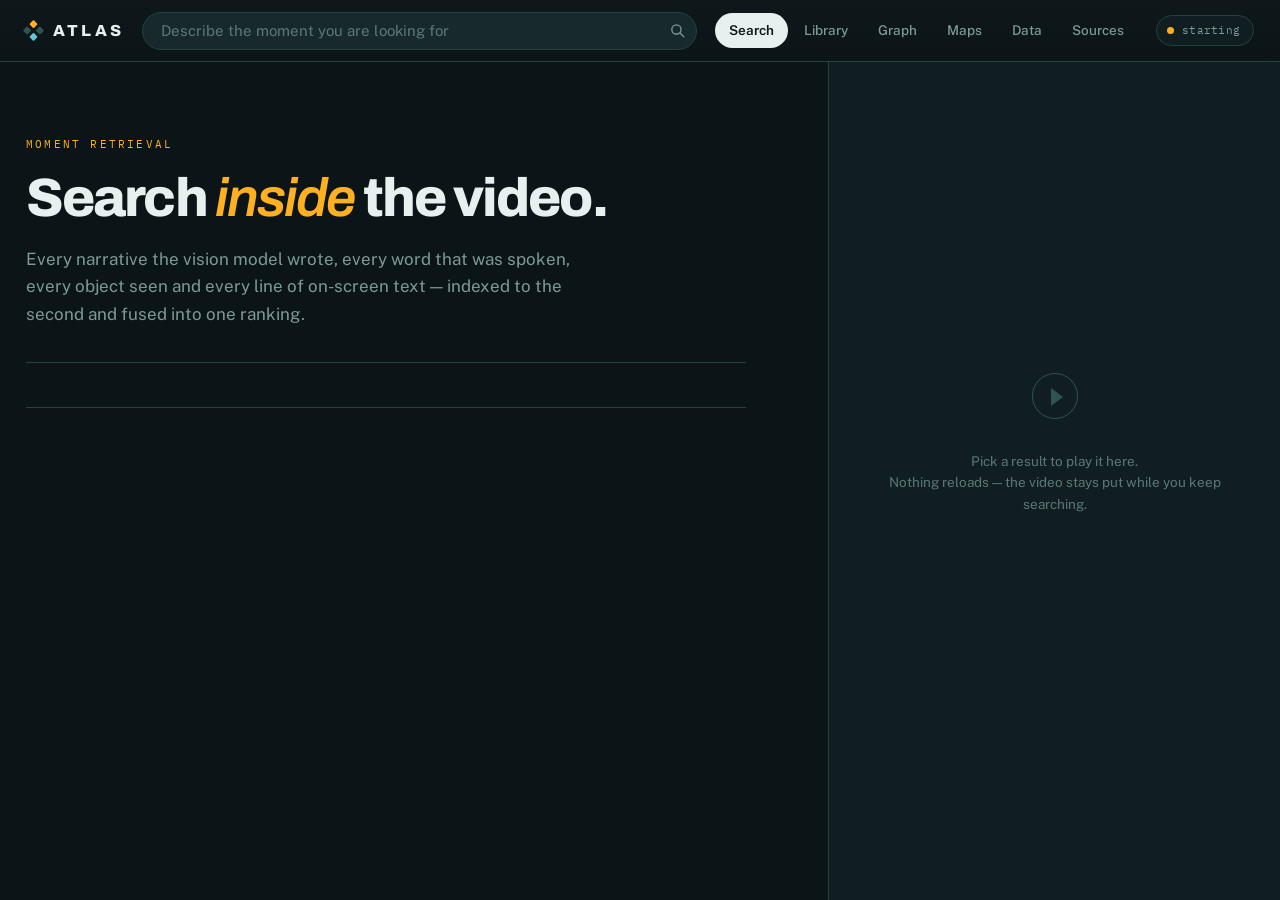
==== atlas/web/index.html @ bf9dee20 "An invisible empty state was eating every click on the graph .graph-empty sets display:grid and inse" ====
<!DOCTYPE html>
<html lang="en" data-theme="atlas">
<head>
<meta charset="utf-8">
<meta name="viewport" content="width=device-width, initial-scale=1, viewport-fit=cover">
<title>Atlas — moment search</title>
<meta name="description" content="Search inside video. Every narrative, transcript, object and on-screen word from the archive, indexed to the second.">
<link rel="preconnect" href="https://fonts.googleapis.com">
<link rel="preconnect" href="https://fonts.gstatic.com" crossorigin>
<link href="https://fonts.googleapis.com/css2?family=Archivo:wght@500;600;700;800&family=Public+Sans:wght@400;500;600&family=IBM+Plex+Mono:wght@400;500;600&display=swap" rel="stylesheet">
<!-- Relative, not root-absolute: Atlas serves either at / (atlas_boot.py) or at
     /atlas/ (mounted in the main VIOS server), and a relative href resolves
     correctly under both. atlas.js reads its own resolved src to find the same
     prefix for API calls. -->
<link rel="stylesheet" href="atlas.css">
</head>
<body>

<!-- ═══ TOP BAR ═════════════════════════════════════════════════════════ -->
<header class="topbar">
  <a class="brand" href="#" data-tab="search" aria-label="Atlas home">
    <span class="brand-mark" aria-hidden="true">
      <i></i><i></i><i></i><i></i>
    </span>
    <span class="brand-word">ATLAS</span>
  </a>

  <form class="finder" id="finder" role="search" autocomplete="off">
    <label class="sr-only" for="q">Search every moment</label>
    <input id="q" name="q" type="search" spellcheck="false"
           placeholder="Describe the moment you are looking for"
           aria-describedby="finder-hint">
    <button type="submit" class="finder-go" aria-label="Search">
      <svg viewBox="0 0 24 24" aria-hidden="true"><circle cx="10.5" cy="10.5" r="6.5"/><path d="M15.5 15.5 21 21"/></svg>
    </button>
    <div class="suggest" id="suggest" role="listbox" hidden></div>
  </form>

  <nav class="tabs" role="tablist" aria-label="Sections">
    <button role="tab" data-tab="search" aria-selected="true">Search</button>
    <button role="tab" data-tab="library" aria-selected="false">Library</button>
    <button role="tab" data-tab="graph" aria-selected="false">Graph</button>
    <button role="tab" data-tab="maps" aria-selected="false">Maps</button>
    <button role="tab" data-tab="data" aria-selected="false">Data</button>
    <button role="tab" data-tab="sources" aria-selected="false">Sources</button>
  </nav>

  <button class="pulse" id="pulse" aria-live="polite" title="System status">
    <span class="pulse-dot" data-state="warming"></span>
    <span class="pulse-text">starting</span>
  </button>
</header>

<!-- ═══ STAGE ═══════════════════════════════════════════════════════════ -->
<main class="stage" id="stage">

  <!-- ── left: whichever section is active ── -->
  <section class="pane pane-left" id="left">

    <!-- SEARCH ------------------------------------------------------- -->
    <div class="view" id="view-search" data-view="search">
      <div class="opening" id="opening">
        <p class="opening-eyebrow">Moment retrieval</p>
        <h1 class="opening-title">Search <em>inside</em> the video.</h1>
        <p class="opening-lede">
          Every narrative the vision model wrote, every word that was spoken,
          every object seen and every line of on-screen text — indexed to the
          second and fused into one ranking.
        </p>
        <div class="opening-stats" id="openingStats"></div>
        <div class="opening-tries" id="openingTries"></div>
      </div>

      <div class="results" id="results" hidden>
        <div class="results-head">
          <div class="results-count" id="resultsCount"></div>
          <div class="results-filters" id="sourceFilters"></div>
        </div>
        <ol class="cards" id="cards"></ol>
        <div class="more" id="more" hidden>
          <button class="btn" id="moreBtn">Load more results</button>
        </div>
      </div>

      <div class="empty" id="emptySearch" hidden></div>
    </div>

    <!-- LIBRARY ------------------------------------------------------ -->
    <div class="view" id="view-library" data-view="library" hidden>
      <div class="view-head">
        <h2>Library</h2>
        <div class="view-tools">
          <div class="lib-find">
            <input class="mini-input" id="libQ" type="search"
                   placeholder="Search titles, captions and everything spoken or seen">
            <button class="btn" id="libGo" type="button">Search</button>
          </div>
          <select class="mini-select" id="libSort" aria-label="Sort">
            <option value="recent">Newest first</option>
            <option value="richest">Most indexed</option>
            <option value="longest">Longest</option>
            <option value="shortest">Shortest</option>
            <option value="liked">Most liked</option>
            <option value="oldest">Oldest first</option>
          </select>
          <select class="mini-select" id="libHas" aria-label="Filter by content">
            <option value="">Everything</option>
            <option value="narrative">Has narrative</option>
            <option value="speech">Has speech</option>
            <option value="playable">Playable now</option>
          </select>
          <label class="mini-range" title="How many videos per row">
            <span>density</span>
            <input id="libDensity" type="range" min="1" max="5" step="1" value="3">
          </label>
        </div>
      </div>
      <p class="view-note" id="libNote"></p>
      <div class="facets" id="libFacets"></div>
      <div class="grid" id="libGrid"></div>
      <div class="more" id="libMore" hidden>
        <button class="btn" id="libMoreBtn">Load more</button>
      </div>
    </div>

    <!-- GRAPH -------------------------------------------------------- -->
    <!-- The canvas fills its pane and the controls float over it, because a
         graph competing with a page's scroll is a graph nobody can drag. -->
    <div class="view view-flush" id="view-graph" data-view="graph" hidden>
      <div class="graph-stage" id="graphStage">
        <canvas id="graphCanvas" tabindex="0"
                aria-label="Relationship graph. Use the node list to explore with a keyboard."></canvas>

        <div class="graph-rail" id="graphRail">
          <div class="grail-find">
            <svg viewBox="0 0 24 24" aria-hidden="true"><circle cx="10.5" cy="10.5" r="6.5"/><path d="M15.5 15.5 21 21"/></svg>
            <input id="graphQ" type="search" spellcheck="false"
                   placeholder="Find a creator, object, tag…"
                   aria-label="Find a node" autocomplete="off">
            <div class="grail-hits" id="graphHits" role="listbox" hidden></div>
          </div>
          <div class="grail-kinds" id="graphKinds" role="group"
               aria-label="Show these kinds of node"></div>
          <div class="grail-modes" role="group" aria-label="What the graph shows">
            <button class="gmode on" data-mode="data">Relationships</button>
            <button class="gmode" data-mode="schema">Schema</button>
          </div>
        </div>

        <div class="graph-hud" id="graphHud"></div>

        <!-- Scroll-to-zoom is not discoverable, and on a trackpad it is easy to
             miss entirely, so the same transform gets visible buttons. -->
        <div class="graph-tools">
          <button class="gtool gtool-icon" id="graphOut" title="Zoom out (−)">−</button>
          <button class="gtool gtool-icon" id="graphIn" title="Zoom in (+)">+</button>
          <button class="gtool" id="graphFit" title="Fit everything on screen">Fit</button>
          <button class="gtool" id="graphPosters" aria-pressed="true"
                  title="Paint the opening frame inside each reel">Frames</button>
          <button class="gtool" id="graphFreeze" title="Pause the layout">Freeze</button>
          <button class="gtool" id="graphClear" title="Start over from the hubs">Reset</button>
        </div>

        <div class="graph-legend" id="graphLegend"></div>

        <div class="graph-detail" id="graphDetail" hidden>
          <button class="gd-close" id="graphDetailClose" aria-label="Close">×</button>
          <div class="gd-body" id="graphDetailBody"></div>
        </div>

        <div class="graph-empty" id="graphEmpty" hidden></div>
      </div>
    </div>

    <!-- MAPS ---------------------------------------------------------- -->
    <!-- The archive in one picture: three maps over the same database, each
         with its own canvas and controls. Semantic and cluster are two ways
         of reading one projection; the scatter plot is pure SQL over numeric
         columns and works even before the encoder has run. -->
    <div class="view view-flush" id="view-maps" data-view="maps" hidden>
      <div class="maps-stage" id="mapsStage">

        <div class="maps-toolbar">
          <div class="maps-tabs" role="tablist" aria-label="Map">
            <button role="tab" class="on" data-map="semantic">Semantic</button>
            <button role="tab" data-map="cluster">Clusters</button>
            <button role="tab" data-map="scatter">Scatter</button>
          </div>
          <span class="maps-legend-note" id="mapsNote"></span>
          <span class="maps-level" id="mapsLevel"></span>
        </div>

        <div class="maps-viewport" id="mapsViewport">
          <canvas id="mapsCanvas" tabindex="0"
                  aria-label="Map of the archive. Click or drag a dot to explore."></canvas>
          <div class="maps-crosshair" id="mapsCrosshair" hidden></div>
          <div class="maps-tooltip" id="mapsTooltip" hidden></div>
          <div class="maps-selection" id="mapsSelection" hidden></div>
        </div>

        <div class="maps-legend" id="mapsLegend"></div>
        <div class="maps-panels" id="mapsPanels"></div>

        <div class="maps-empty" id="mapsEmpty" hidden></div>
      </div>
    </div>

    <!-- DATA --------------------------------------------------------- -->
    <div class="view" id="view-data" data-view="data" hidden>
      <div class="view-head">
        <h2>Data</h2>
        <p class="view-note" id="dataNote"></p>
      </div>
      <div class="schema" id="schema"></div>
      <div class="browser" id="browser" hidden>
        <div class="browser-head">
          <h3 id="browserTitle"></h3>
          <input class="mini-input" id="browserQ" type="search" placeholder="Search this table">
          <button class="btn btn-quiet" id="browserClose">Close</button>
        </div>
        <div class="table-wrap"><table class="grid-table" id="browserTable"></table></div>
        <div class="pager" id="browserPager"></div>
      </div>
    </div>

    <!-- SOURCES ------------------------------------------------------ -->
    <div class="view" id="view-sources" data-view="sources" hidden>
      <div class="view-head">
        <h2>Sources</h2>
        <div class="view-tools">
          <button class="btn" id="rescanBtn">Rescan channel</button>
          <button class="btn btn-quiet" id="reindexBtn">Rebuild index</button>
        </div>
      </div>
      <div class="channel" id="channelCard"></div>
      <h3 class="section-h">Bundles imported from the channel</h3>
      <div class="bundles" id="bundles"></div>
      <h3 class="section-h">Columns feeding search</h3>
      <div class="feeds" id="feeds"></div>
      <h3 class="section-h">Activity</h3>
      <pre class="log" id="log"></pre>
    </div>
  </section>

  <!-- ── right: the persistent player ── -->
  <aside class="pane pane-player" id="player" data-open="false" data-size="rail">
    <div class="player-idle" id="playerIdle">
      <div class="player-idle-mark" aria-hidden="true"></div>
      <p>Pick a result to play it here.<br>Nothing reloads — the video stays put
         while you keep searching.</p>
    </div>

    <div class="player-live" id="playerLive" hidden>
      <div class="screen" id="screen">
        <video id="video" playsinline preload="auto" controls></video>
        <div class="screen-busy" id="screenBusy" hidden>
          <div class="bar"><i id="busyBar"></i></div>
          <span id="busyText">fetching from the channel</span>
          <button class="btn btn-tiny" id="busyAct" hidden></button>
        </div>
        <div class="screen-tools">
          <button class="screen-btn" id="screenSize" aria-label="Bigger player"
                  title="Bigger (f) — rail, wide, then theatre">⤢</button>
          <button class="screen-btn" id="screenClose" aria-label="Close player"
                  title="Close (esc)">×</button>
        </div>
      </div>

      <!-- Moment-to-moment navigation. Seeking by hand on a 9:16 reel to find
           the next match is the slow way; these step through the very passages
           that made this video a result. -->
      <div class="player-nav">
        <button class="pnav" id="momPrev" title="Previous moment (p)">‹ moment</button>
        <span class="pnav-at" id="momAt">—</span>
        <button class="pnav" id="momNext" title="Next moment (n)">moment ›</button>
        <span class="pnav-gap"></span>
        <button class="pnav pnav-quiet" id="momLoop" aria-pressed="false"
                title="Loop the moment you are on (o)">loop</button>
      </div>

      <div class="ribbon-block">
        <div class="ribbon ribbon-lg" id="playerRibbon" role="slider"
             aria-label="Matching moments" tabindex="0"
             aria-valuemin="0" aria-valuenow="0">
          <i class="playhead" id="playhead"></i>
        </div>
        <div class="ribbon-scale"><span id="tNow">0:00</span><span id="tEnd">0:00</span></div>
      </div>

      <div class="player-meta" id="playerMeta"></div>

      <div class="strip" role="tablist" aria-label="Video detail">
        <button role="tab" class="on" data-panel="moments">Moments</button>
        <button role="tab" data-panel="record">Database record</button>
        <button role="tab" data-panel="similar">Similar</button>
      </div>
      <div class="panel" id="panel-moments"></div>
      <div class="panel" id="panel-record" hidden></div>
      <div class="panel" id="panel-similar" hidden></div>
    </div>
  </aside>
</main>

<div class="toast" id="toast" hidden></div>
<script src="atlas.js"></script>
<script src="/sitemap.js" defer></script>
</body>
</html>
---- atlas/web/atlas.css ----
/* ════════════════════════════════════════════════════════════════════════
   ATLAS

   The ground is a deep slate-teal rather than neutral black, because every
   frame of source material is a warm-lit phone video and a cold ground makes
   the thumbnails read as the only living thing on the page. One accent —
   amber — and it is reserved: it means "this matched". Everything structural
   is teal-grey, so amber never has to compete with a decorative use of itself.

   The signature is the moment ribbon. A result is not a thumbnail with a
   timestamp; it is the video's whole duration drawn as a strip, with the
   matching moments lit in the colour of the evidence that found them. You can
   see at a glance whether a reel mentions your query once at the end or is
   about it the whole way through, and the same object appears under the player
   with a live playhead so the strip you clicked is the strip you are watching.
   ════════════════════════════════════════════════════════════════════════ */

:root{
  --ink:      #0B1416;
  --ink-2:    #111E21;
  --ink-3:    #17292D;
  --ink-4:    #1E353A;
  --line:     #24403F;
  --line-2:   #2F5450;
  --text:     #E6F0EE;
  --muted:    #7E9A98;
  --dim:      #5B7876;
  --signal:   #FFB020;
  --signal-2: #FFCF6E;

  /* Evidence colours. Used on ribbons, chips and rails — the same hue always
     means the same kind of source, everywhere in the interface. */
  --s-narrative: #B9F18D;
  --s-speech:    #FFB020;
  --s-visual:    #5EC8D8;
  --s-ocr:       #E8705C;
  --s-caption:   #8A9BA8;
  --s-meta:      #6E7F8C;

  --display: 'Archivo', 'Helvetica Neue', Helvetica, Arial, sans-serif;
  --body: 'Public Sans', -apple-system, BlinkMacSystemFont, 'Segoe UI', Roboto, sans-serif;
  --mono: 'IBM Plex Mono', ui-monospace, SFMono-Regular, Menlo, monospace;

  --r-sm: 4px;
  --r:    8px;
  --r-lg: 14px;

  --topbar: 62px;
  --pane-w: 452px;
  --gutter: 26px;

  --ease: cubic-bezier(.22,.61,.36,1);
}

*,*::before,*::after{ box-sizing:border-box; }

html,body{ height:100%; }
body{
  margin:0;
  background:var(--ink);
  color:var(--text);
  font-family:var(--body);
  font-size:15px;
  line-height:1.5;
  -webkit-font-smoothing:antialiased;
  overflow:hidden;
}

h1,h2,h3{ font-family:var(--display); font-weight:700; letter-spacing:-.02em; margin:0; }
button,input,select,textarea{ font:inherit; color:inherit; }
button{ background:none; border:0; cursor:pointer; }

.sr-only{
  position:absolute; width:1px; height:1px; padding:0; margin:-1px;
  overflow:hidden; clip:rect(0 0 0 0); white-space:nowrap; border:0;
}

:focus-visible{
  outline:2px solid var(--signal);
  outline-offset:2px;
  border-radius:var(--r-sm);
}

::-webkit-scrollbar{ width:10px; height:10px; }
::-webkit-scrollbar-track{ background:transparent; }
::-webkit-scrollbar-thumb{ background:var(--line); border-radius:99px; border:3px solid var(--ink); }
::-webkit-scrollbar-thumb:hover{ background:var(--line-2); }

/* ══ TOP BAR ═════════════════════════════════════════════════════════════ */
.topbar{
  height:var(--topbar);
  display:flex; align-items:center; gap:18px;
  padding:0 var(--gutter);
  border-bottom:1px solid var(--line);
  background:linear-gradient(180deg,#0E181B,#0B1416);
  position:relative; z-index:40;
}

.brand{ display:flex; align-items:center; gap:10px; text-decoration:none; color:var(--text); flex:none; }
.brand-mark{
  display:grid; grid-template-columns:repeat(2,6px); grid-template-rows:repeat(2,6px);
  gap:3px; transform:rotate(45deg);
}
.brand-mark i{ background:var(--line-2); border-radius:1px; }
.brand-mark i:nth-child(1){ background:var(--signal); }
.brand-mark i:nth-child(4){ background:var(--s-visual); }
.brand-word{
  font-family:var(--display); font-weight:800; font-size:16px;
  letter-spacing:.20em; padding-left:2px;
}

/* the search field lives in the chrome, because on this site it is the
   primary action rather than a feature of one page */
.finder{ position:relative; flex:1 1 auto; max-width:660px; }
.finder input{
  width:100%; height:38px;
  background:var(--ink-3);
  border:1px solid var(--line);
  border-radius:99px;
  padding:0 42px 0 18px;
  transition:border-color .16s var(--ease), background .16s var(--ease);
}
.finder input::placeholder{ color:var(--dim); }
.finder input:focus{ outline:none; border-color:var(--line-2); background:var(--ink-4); }
.finder input:focus + .finder-go svg{ stroke:var(--signal); }
.finder-go{
  position:absolute; right:6px; top:5px; width:28px; height:28px;
  display:grid; place-items:center; border-radius:50%;
}
.finder-go svg{ width:17px; height:17px; fill:none; stroke:var(--muted); stroke-width:1.9; stroke-linecap:round; }

.suggest{
  position:absolute; top:44px; left:0; right:0; z-index:60;
  background:var(--ink-3); border:1px solid var(--line);
  border-radius:var(--r); padding:5px; overflow:hidden;
  box-shadow:0 22px 44px rgba(0,0,0,.55);
}
.suggest button{
  display:flex; align-items:center; gap:10px; width:100%;
  padding:8px 12px; border-radius:var(--r-sm); text-align:left;
}
.suggest button:hover,.suggest button[aria-selected="true"]{ background:var(--ink-4); }
.suggest .kind{ font-family:var(--mono); font-size:10px; color:var(--dim); text-transform:uppercase; letter-spacing:.08em; margin-left:auto; }

.tabs{ display:flex; gap:2px; flex:none; }
.tabs button{
  padding:7px 14px; border-radius:99px; color:var(--muted);
  font-size:13.5px; font-weight:500; transition:color .14s, background .14s;
}
.tabs button:hover{ color:var(--text); }
.tabs button[aria-selected="true"]{ color:var(--ink); background:var(--text); font-weight:600; }

.pulse{
  display:flex; align-items:center; gap:8px; flex:none;
  padding:6px 13px 6px 10px; border-radius:99px;
  border:1px solid var(--line); background:var(--ink-2);
  font-family:var(--mono); font-size:11px; color:var(--muted);
  letter-spacing:.02em; white-space:nowrap;
}
.pulse-text{ max-width:34ch; overflow:hidden; text-overflow:ellipsis; }
.pulse-dot{ width:7px; height:7px; border-radius:50%; background:var(--dim); flex:none; }
.pulse-dot[data-state="warming"]{ background:var(--signal); animation:breathe 1.7s var(--ease) infinite; }
.pulse-dot[data-state="ready"]{ background:var(--s-narrative); }
.pulse-dot[data-state="error"]{ background:var(--s-ocr); }
@keyframes breathe{ 0%,100%{opacity:1} 50%{opacity:.25} }

/* ══ STAGE ═══════════════════════════════════════════════════════════════ */
.stage{
  height:calc(100vh - var(--topbar));
  display:grid;
  grid-template-columns:minmax(0,1fr) var(--pane-w);
}
/* The player's three sizes are one custom property, so the grid, the canvases
   that measure their own viewport, and the video box all follow from a single
   change. Theatre drops the left pane entirely rather than squeezing it into a
   column too narrow to read. */
/* Both sizes are gated on a video actually being open — otherwise choosing
   theatre once would hide the search results for the rest of the session with
   nothing on screen to explain why. */
body[data-player-size="wide"]:has(.pane-player[data-open="true"]){
  --pane-w: min(46vw, 760px);
}
body[data-player-size="theatre"]:has(.pane-player[data-open="true"]){
  --pane-w: 100%;
}
body[data-player-size="theatre"]:has(.pane-player[data-open="true"]) .pane-left{
  display:none;
}
body[data-player-size="theatre"]:has(.pane-player[data-open="true"]) .stage{
  grid-template-columns:100%;
}
.pane{ min-width:0; overflow-y:auto; overflow-x:hidden; }
.pane-left{ padding:0 var(--gutter) 90px; }
.pane-player{
  border-left:1px solid var(--line);
  background:var(--ink-2);
  padding:0 0 60px;
}

/* ══ OPENING ═════════════════════════════════════════════════════════════ */
.opening{ padding:74px 0 40px; max-width:720px; }
.opening-eyebrow{
  font-family:var(--mono); font-size:11px; letter-spacing:.20em;
  text-transform:uppercase; color:var(--signal); margin:0 0 18px;
}
.opening-title{
  font-size:clamp(34px,4.6vw,54px); line-height:1.02; font-weight:800;
  letter-spacing:-.035em; margin-bottom:20px;
}
.opening-title em{ font-style:italic; font-weight:600; color:var(--signal); }
.opening-lede{ color:var(--muted); font-size:17px; line-height:1.62; max-width:56ch; margin:0 0 34px; }

.opening-stats{ display:flex; flex-wrap:wrap; gap:34px; padding:22px 0; border-top:1px solid var(--line); border-bottom:1px solid var(--line); }
.stat-n{ font-family:var(--mono); font-size:26px; font-weight:600; letter-spacing:-.02em; display:block; }
.stat-l{ font-size:11.5px; color:var(--dim); text-transform:uppercase; letter-spacing:.11em; margin-top:3px; display:block; }

.opening-tries{ margin-top:30px; }
.tries-label{ font-size:12px; color:var(--dim); text-transform:uppercase; letter-spacing:.11em; margin-bottom:12px; }
.try{
  display:inline-block; margin:0 8px 8px 0; padding:7px 14px;
  border:1px solid var(--line); border-radius:99px;
  color:var(--muted); font-size:13.5px;
  transition:border-color .14s var(--ease), color .14s var(--ease), transform .14s var(--ease);
}
.try:hover{ border-color:var(--signal); color:var(--text); transform:translateY(-1px); }

/* ══ RESULTS ═════════════════════════════════════════════════════════════ */
.results{ padding-top:22px; }
.results-head{
  display:flex; align-items:baseline; gap:20px; flex-wrap:wrap;
  padding-bottom:14px; margin-bottom:16px; border-bottom:1px solid var(--line);
  position:sticky; top:0; background:var(--ink); z-index:12; padding-top:22px;
}
.results-count{ font-family:var(--mono); font-size:12px; color:var(--muted); }
.results-count b{ color:var(--text); font-weight:600; }
.results-count .lat{ color:var(--signal); }
.plot-link{
  font-family:var(--mono); font-size:11px; color:var(--muted);
  margin-left:10px; padding-bottom:1px;
  border-bottom:1px dashed var(--line);
}
.plot-link:hover{ color:var(--text); border-bottom-color:var(--signal); }
.results-filters{ display:flex; gap:6px; margin-left:auto; flex-wrap:wrap; }
.chip-filter{
  font-family:var(--mono); font-size:10.5px; text-transform:uppercase; letter-spacing:.07em;
  padding:4px 10px; border-radius:99px; border:1px solid var(--line); color:var(--muted);
  display:flex; align-items:center; gap:6px;
}
.chip-filter .dot{ width:6px; height:6px; border-radius:50%; }
.chip-filter[aria-pressed="true"]{ border-color:currentColor; color:var(--text); background:var(--ink-3); }

.cards{ list-style:none; margin:0; padding:0; display:flex; flex-direction:column; gap:10px; }

.card{
  display:grid; grid-template-columns:20px 152px minmax(0,1fr);
  gap:16px; padding:14px; border-radius:var(--r-lg);
  border:1px solid transparent; background:var(--ink-2);
  cursor:pointer;
  transition:border-color .15s var(--ease), background .15s var(--ease);
}
.card:hover{ background:var(--ink-3); border-color:var(--line); }
.card[data-active="true"]{ border-color:var(--signal); background:var(--ink-3); }

.card-rank{ font-family:var(--mono); font-size:11px; color:var(--dim); padding-top:3px; }
.card[data-active="true"] .card-rank{ color:var(--signal); }

.card-shot{
  position:relative; aspect-ratio:9/13; border-radius:var(--r);
  overflow:hidden; background:var(--ink-4);
}
.card-shot img{ width:100%; height:100%; object-fit:cover; display:block; }

/* The hover preview. One element for the page, moved into whichever thumbnail
   is hovered; it sits over the poster so a clip that never arrives leaves the
   still image on screen instead of a black hole. */
.hover-clip{
  position:absolute; inset:0; z-index:1;
  width:100%; height:100%; object-fit:cover; display:block;
  background:#000; animation:clipIn .2s var(--ease);
}
@keyframes clipIn{ from{ opacity:0 } to{ opacity:1 } }
.previewing .dur, .previewing .cached, .previewing .tile-rail, .previewing .tile-why{ z-index:2; }
/* Amber again means "this is the one you are pointed at". */
.previewing{ box-shadow:0 0 0 1px var(--signal); }
@media (prefers-reduced-motion:reduce){ .hover-clip{ animation:none } }
.card-shot .noshot{
  position:absolute; inset:0; display:grid; place-items:center;
  font-family:var(--mono); font-size:10px; color:var(--dim); letter-spacing:.1em;
}
.card-shot .dur{
  position:absolute; right:5px; bottom:5px;
  font-family:var(--mono); font-size:10px; padding:2px 5px; border-radius:3px;
  background:rgba(4,10,11,.82); color:var(--text);
}
.card-shot .cached{
  position:absolute; left:5px; top:5px; width:6px; height:6px; border-radius:50%;
  background:var(--s-narrative); box-shadow:0 0 0 3px rgba(11,20,22,.7);
}

.card-body{ min-width:0; display:flex; flex-direction:column; gap:9px; }
.card-title{ font-family:var(--display); font-size:16px; font-weight:600; line-height:1.28; letter-spacing:-.012em; }
.card-line{
  display:flex; align-items:center; gap:9px; flex-wrap:wrap;
  font-family:var(--mono); font-size:11px; color:var(--dim);
}
.card-line .sep{ opacity:.4; }
.card-line .who{ color:var(--muted); }

/* the signature element */
.ribbon{
  position:relative; height:16px; border-radius:3px;
  background:var(--ink-4); overflow:hidden; cursor:pointer;
}
.ribbon i.seg{
  position:absolute; top:0; bottom:0; min-width:2px; border-radius:1px;
  opacity:.82; transition:opacity .12s;
}
.ribbon i.seg:hover{ opacity:1; }
.ribbon-lg{ height:34px; border-radius:var(--r-sm); }
.ribbon-lg i.seg{ top:0; bottom:0; }
.ribbon .playhead{
  position:absolute; top:-2px; bottom:-2px; width:2px; left:0;
  background:var(--text); box-shadow:0 0 8px rgba(230,240,238,.7);
  pointer-events:none; z-index:3;
}
.ribbon-scale{
  display:flex; justify-content:space-between;
  font-family:var(--mono); font-size:10.5px; color:var(--dim); margin-top:5px;
}

.card-hits{ display:flex; flex-direction:column; gap:5px; }
.hit{
  display:grid; grid-template-columns:52px 8px minmax(0,1fr);
  gap:9px; align-items:baseline;
  padding:4px 7px; border-radius:var(--r-sm);
  background:var(--ink); font-size:13.5px; line-height:1.45;
  transition:background .12s;
}
.hit:hover{ background:var(--ink-4); }
.hit .t{ font-family:var(--mono); font-size:11px; color:var(--signal); }
.hit .rail{ width:3px; height:1em; border-radius:2px; align-self:center; }
.hit .txt{ color:var(--muted); overflow:hidden; display:-webkit-box; -webkit-line-clamp:2; -webkit-box-orient:vertical; }
.hit mark{ background:none; color:var(--text); font-weight:600; }

.card-more{ font-family:var(--mono); font-size:10.5px; color:var(--dim); }

.more{ display:flex; justify-content:center; padding:26px 0 8px; }
/* An explicit `display` outranks the `hidden` attribute, so every class the
   script toggles that way needs this companion or the element never goes
   away. On the overlays below it was worse than cosmetic: an invisible
   inset:0 layer still swallows the clicks meant for the canvas underneath. */
.more[hidden]{ display:none; }

/* ══ LIBRARY ═════════════════════════════════════════════════════════════ */
.view-head{
  display:flex; align-items:center; gap:18px; flex-wrap:wrap;
  padding:30px 0 16px; border-bottom:1px solid var(--line); margin-bottom:20px;
  position:sticky; top:0; background:var(--ink); z-index:12;
}
.view-head h2{ font-size:24px; letter-spacing:-.025em; }
.view-note{ color:var(--muted); font-size:13px; margin:0; }
.view-tools{ display:flex; gap:8px; margin-left:auto; flex-wrap:wrap; }

.mini-input,.mini-select{
  height:32px; background:var(--ink-3); border:1px solid var(--line);
  border-radius:var(--r-sm); padding:0 10px; font-size:13px; color:var(--text);
}
.mini-input{ min-width:220px; }
.mini-select{ cursor:pointer; }
.mini-input:focus,.mini-select:focus{ outline:none; border-color:var(--line-2); }

.btn{
  height:32px; padding:0 15px; border-radius:var(--r-sm);
  background:var(--ink-4); border:1px solid var(--line-2);
  font-size:13px; font-weight:500;
  transition:background .14s var(--ease), border-color .14s var(--ease);
}
.btn:hover{ background:var(--line); }
.btn-quiet{ background:transparent; border-color:var(--line); color:var(--muted); }
.btn-quiet:hover{ color:var(--text); background:var(--ink-3); }
.btn[disabled]{ opacity:.45; cursor:not-allowed; }

.facets{ display:flex; gap:7px; flex-wrap:wrap; margin-bottom:20px; }
.facet{
  font-size:12.5px; padding:5px 11px; border-radius:99px;
  border:1px solid var(--line); color:var(--muted);
}
.facet:hover{ color:var(--text); border-color:var(--line-2); }
.facet[aria-pressed="true"]{ background:var(--text); color:var(--ink); border-color:var(--text); font-weight:600; }
.facet .n{ font-family:var(--mono); font-size:10.5px; opacity:.6; margin-left:6px; }

/* --tile-cols is set by the density slider. Unset, the grid keeps its own
   auto-fill judgement, which is the right answer on an unknown screen. */
.grid{
  display:grid; gap:16px;
  grid-template-columns:repeat(auto-fill,minmax(168px,1fr));
}
.grid[style*="--tile-cols"]{
  grid-template-columns:repeat(var(--tile-cols),minmax(0,1fr));
}
.tile{ cursor:pointer; position:relative; }
.tile-shot{
  position:relative; aspect-ratio:9/14; border-radius:var(--r);
  overflow:hidden; background:var(--ink-3); margin-bottom:9px;
  transition:transform .18s var(--ease);
}
.tile:hover .tile-shot{ transform:translateY(-3px); }
.tile-shot img{ width:100%; height:100%; object-fit:cover; display:block; }
.tile-shot .dur{
  position:absolute; right:5px; bottom:5px; font-family:var(--mono); font-size:10px;
  padding:2px 5px; border-radius:3px; background:rgba(4,10,11,.82);
}
.tile-shot .noshot{ position:absolute; inset:0; display:grid; place-items:center; font-family:var(--mono); font-size:10px; color:var(--dim); }
.tile-rail{ position:absolute; left:0; right:0; bottom:0; height:3px; display:flex; }
.tile-rail i{ flex:1; }
.tile-title{ font-size:13.5px; line-height:1.35; font-weight:500; display:-webkit-box; -webkit-line-clamp:2; -webkit-box-orient:vertical; overflow:hidden; }
.tile-line{ font-family:var(--mono); font-size:10.5px; color:var(--dim); margin-top:4px; }

/* "Why is this here?" — set when the query matched the video's contents but
   nothing on its card, which otherwise reads as a wrong result. */
.tile-why{
  position:absolute; left:6px; top:6px; z-index:2;
  padding:2px 6px; border-radius:3px;
  font-family:var(--mono); font-size:9.5px; letter-spacing:.04em;
  background:rgba(4,10,11,.84); border:1px solid var(--signal); color:var(--signal);
}

/* The library's own search: input and button read as one control, so the
   button is obviously the thing that runs the box next to it. */
.lib-find{ display:flex; }
.lib-find .mini-input{
  min-width:min(340px, 46vw);
  border-top-right-radius:0; border-bottom-right-radius:0; border-right:none;
}
.lib-find .btn{
  border-top-left-radius:0; border-bottom-left-radius:0;
  border-color:var(--line-2);
}
.lib-find:focus-within .mini-input{ border-color:var(--line-2); }

.mini-range{
  display:inline-flex; align-items:center; gap:8px; height:32px; padding:0 11px;
  background:var(--ink-3); border:1px solid var(--line); border-radius:var(--r-sm);
  font-family:var(--mono); font-size:10.5px; color:var(--dim);
  letter-spacing:.05em; text-transform:uppercase; cursor:pointer;
}
.mini-range input[type="range"]{
  -webkit-appearance:none; appearance:none;
  width:78px; height:3px; border-radius:2px; background:var(--line-2);
  cursor:pointer; outline:none;
}
.mini-range input[type="range"]::-webkit-slider-thumb{
  -webkit-appearance:none; appearance:none;
  width:12px; height:12px; border-radius:50%;
  background:var(--text); border:none; cursor:pointer;
}
.mini-range input[type="range"]::-moz-range-thumb{
  width:12px; height:12px; border-radius:50%;
  background:var(--text); border:none; cursor:pointer;
}
.mini-range input[type="range"]:focus-visible::-webkit-slider-thumb{ background:var(--signal); }

/* ══ DATA ════════════════════════════════════════════════════════════════ */
.schema{ display:grid; gap:12px; grid-template-columns:repeat(auto-fill,minmax(320px,1fr)); }
.tcard{
  border:1px solid var(--line); border-radius:var(--r); background:var(--ink-2);
  padding:16px; cursor:pointer; transition:border-color .15s var(--ease);
}
.tcard:hover{ border-color:var(--line-2); }
.tcard-head{ display:flex; align-items:baseline; gap:10px; margin-bottom:12px; }
.tcard-name{ font-family:var(--mono); font-size:14px; font-weight:600; }
.tcard-rows{ font-family:var(--mono); font-size:11px; color:var(--muted); margin-left:auto; }
.tcard-flag{
  font-family:var(--mono); font-size:9.5px; text-transform:uppercase; letter-spacing:.09em;
  padding:2px 7px; border-radius:99px; border:1px solid var(--line-2); color:var(--dim);
}
.tcard-flag[data-on="true"]{ color:var(--s-narrative); border-color:var(--s-narrative); }
.cols{ display:flex; flex-wrap:wrap; gap:5px; }
.col{
  font-family:var(--mono); font-size:11px; padding:2px 7px;
  border-radius:3px; background:var(--ink-3); color:var(--muted);
  border-left:2px solid transparent;
}
.col[data-role="key"]{ border-left-color:var(--signal); color:var(--text); }
.col[data-role="start"],.col[data-role="end"]{ border-left-color:var(--s-visual); }
.col[data-role="content"]{ border-left-color:var(--s-narrative); color:var(--text); }

.browser{ margin-top:26px; border-top:1px solid var(--line); padding-top:20px; }
.browser-head{ display:flex; align-items:center; gap:12px; margin-bottom:14px; flex-wrap:wrap; }
.browser-head h3{ font-family:var(--mono); font-size:15px; }
.table-wrap{ overflow:auto; border:1px solid var(--line); border-radius:var(--r); max-height:56vh; }
.grid-table{ border-collapse:collapse; width:100%; font-size:12.5px; }
.grid-table th{
  position:sticky; top:0; background:var(--ink-3); text-align:left;
  font-family:var(--mono); font-size:11px; font-weight:600; color:var(--muted);
  padding:8px 11px; border-bottom:1px solid var(--line); white-space:nowrap; z-index:2;
}
.grid-table td{
  padding:7px 11px; border-bottom:1px solid rgba(36,64,63,.5);
  vertical-align:top; max-width:380px;
}
.grid-table td .cell{ display:block; max-height:4.4em; overflow:hidden; }
.grid-table tr:hover td{ background:var(--ink-2); }
.grid-table .null{ color:var(--dim); font-style:italic; }
.grid-table .num{ font-family:var(--mono); text-align:right; }
.pager{ display:flex; align-items:center; gap:12px; margin-top:12px; font-family:var(--mono); font-size:11.5px; color:var(--muted); }

/* ══ SOURCES ═════════════════════════════════════════════════════════════ */
.section-h{ font-size:13px; text-transform:uppercase; letter-spacing:.11em; color:var(--dim); margin:30px 0 12px; font-weight:600; }
.channel{
  border:1px solid var(--line); border-radius:var(--r); background:var(--ink-2);
  padding:18px; display:grid; gap:14px; grid-template-columns:repeat(auto-fit,minmax(150px,1fr));
}
.kv .k{ font-size:11px; color:var(--dim); text-transform:uppercase; letter-spacing:.1em; }
.kv .v{ font-family:var(--mono); font-size:13px; margin-top:4px; word-break:break-word; }

.bundles{ display:flex; flex-direction:column; gap:8px; }
.bundle{
  display:grid; grid-template-columns:auto 1fr auto; gap:14px; align-items:center;
  border:1px solid var(--line); border-radius:var(--r); padding:12px 15px; background:var(--ink-2);
}
.bundle .seq{ font-family:var(--mono); font-size:13px; font-weight:600; }
.bundle .when{ font-family:var(--mono); font-size:11px; color:var(--dim); }
.bundle .counts{ display:flex; gap:12px; flex-wrap:wrap; font-family:var(--mono); font-size:11px; color:var(--muted); }
.bundle .status{ font-family:var(--mono); font-size:10.5px; text-transform:uppercase; letter-spacing:.08em; padding:3px 9px; border-radius:99px; border:1px solid; }
.bundle .status[data-ok="true"]{ color:var(--s-narrative); border-color:rgba(185,241,141,.35); }
.bundle .status[data-ok="false"]{ color:var(--s-ocr); border-color:rgba(232,112,92,.35); }

.feeds{ display:flex; flex-wrap:wrap; gap:7px; }
.feed{
  font-family:var(--mono); font-size:11px; padding:5px 10px;
  border-radius:var(--r-sm); background:var(--ink-2); border-left:2px solid var(--line-2);
  color:var(--muted);
}
.feed b{ color:var(--text); font-weight:500; }

.log{
  font-family:var(--mono); font-size:11.5px; line-height:1.7; color:var(--muted);
  background:var(--ink-2); border:1px solid var(--line); border-radius:var(--r);
  padding:14px 16px; max-height:340px; overflow:auto; margin:0; white-space:pre-wrap;
}

/* ══ PLAYER ══════════════════════════════════════════════════════════════ */
.player-idle{
  height:100%; display:grid; place-content:center; justify-items:center;
  gap:18px; padding:40px; text-align:center; color:var(--dim); font-size:13.5px; line-height:1.6;
}
.player-idle-mark{
  width:46px; height:46px; border-radius:50%;
  border:1px solid var(--line-2); position:relative;
}
.player-idle-mark::after{
  content:''; position:absolute; left:18px; top:14px;
  border-left:12px solid var(--line-2); border-top:9px solid transparent; border-bottom:9px solid transparent;
}

/* 9:16 is right for a reel and wasteful for a landscape upload, so the box
   holds the aspect only as a ceiling and lets the video decide inside it.
   `max-height` grows with the player size — in theatre the video is the page. */
.screen{ position:relative; background:#000; aspect-ratio:9/16; max-height:62vh; }
.screen video{ width:100%; height:100%; object-fit:contain; display:block; background:#000; }
body[data-player-size="wide"] .screen{ max-height:72vh; }
body[data-player-size="theatre"] .screen{
  aspect-ratio:auto; height:calc(100vh - var(--topbar) - 232px); max-height:none;
}
.screen-tools{
  position:absolute; right:8px; top:8px; display:flex; gap:6px;
  opacity:.5; transition:opacity .18s var(--ease);
}
.screen:hover .screen-tools, .screen-tools:focus-within{ opacity:1; }
.screen-btn, .screen-close{
  width:28px; height:28px; border-radius:50%;
  background:rgba(4,10,11,.72); color:var(--text); font-size:16px; line-height:1;
  display:grid; place-items:center; border:1px solid var(--line);
}
.screen-btn:hover, .screen-close:hover{ background:rgba(4,10,11,.92); border-color:var(--line-2); }
.screen-close{ font-size:18px; }
.screen-busy{
  position:absolute; inset:0; display:grid; place-content:center; justify-items:center; gap:12px;
  background:rgba(11,20,22,.86); font-family:var(--mono); font-size:11.5px; color:var(--muted);
  padding:24px; text-align:center; line-height:1.55;
}
.screen-busy[hidden]{ display:none; }
.screen-busy .bar{ width:180px; height:3px; background:var(--ink-4); border-radius:99px; overflow:hidden; }
.screen-busy .bar i{ display:block; height:100%; width:0; background:var(--signal); transition:width .3s var(--ease); }

/* ── moment navigation ── */
.player-nav{
  display:flex; align-items:center; gap:8px;
  padding:10px 18px 0;
}
.pnav{
  height:26px; padding:0 11px; border-radius:var(--r-sm);
  background:var(--ink-3); border:1px solid var(--line);
  font-family:var(--mono); font-size:11px; color:var(--muted);
  letter-spacing:.02em; white-space:nowrap;
}
.pnav:hover{ background:var(--ink-4); border-color:var(--line-2); color:var(--text); }
.pnav-quiet{ background:transparent; }
.pnav[data-pressed="true"]{
  background:var(--ink-4); border-color:var(--signal); color:var(--signal);
}
.pnav-at{
  font-family:var(--mono); font-size:11px; color:var(--dim);
  min-width:58px; text-align:center;
}
.pnav-gap{ flex:1; }
.mrow[data-step="current"]{ box-shadow:inset 2px 0 0 var(--signal); }

.ribbon-block{ padding:14px 18px 6px; }
.player-meta{ padding:6px 18px 16px; border-bottom:1px solid var(--line); }
.pm-title{ font-family:var(--display); font-size:17px; font-weight:700; line-height:1.28; letter-spacing:-.015em; }
.pm-line{ display:flex; gap:9px; flex-wrap:wrap; font-family:var(--mono); font-size:11px; color:var(--dim); margin-top:8px; }
.pm-caption{ color:var(--muted); font-size:13.5px; line-height:1.55; margin-top:11px; }
.pm-tags{ display:flex; gap:6px; flex-wrap:wrap; margin-top:11px; }
.tag{
  font-family:var(--mono); font-size:10px; text-transform:uppercase; letter-spacing:.07em;
  padding:3px 8px; border-radius:99px; border:1px solid var(--line); color:var(--muted);
  display:flex; align-items:center; gap:5px;
}
.tag .dot{ width:5px; height:5px; border-radius:50%; }

.strip{ display:flex; gap:2px; padding:12px 18px 0; border-bottom:1px solid var(--line); }
.strip button{
  padding:7px 12px 10px; font-size:13px; color:var(--dim);
  border-bottom:2px solid transparent; margin-bottom:-1px;
}
.strip button:hover{ color:var(--muted); }
.strip button.on{ color:var(--text); border-bottom-color:var(--signal); font-weight:600; }

.panel{ padding:14px 18px; }
.mrow{
  display:grid; grid-template-columns:50px 3px minmax(0,1fr); gap:10px;
  padding:7px 8px; border-radius:var(--r-sm); cursor:pointer; align-items:start;
}
.mrow:hover{ background:var(--ink-3); }
.mrow[data-now="true"]{ background:var(--ink-4); }
.mrow .t{ font-family:var(--mono); font-size:11px; color:var(--signal); padding-top:2px; }
.mrow .rail{ border-radius:2px; align-self:stretch; }
.mrow .txt{ font-size:13.5px; line-height:1.5; color:var(--muted); }
.mrow[data-now="true"] .txt{ color:var(--text); }
.mrow mark{ background:none; color:var(--text); font-weight:600; }

.rec-table{ width:100%; border-collapse:collapse; font-size:12.5px; }
.rec-table th{
  text-align:left; font-family:var(--mono); font-size:10.5px; font-weight:500;
  color:var(--dim); padding:5px 10px 5px 0; vertical-align:top; white-space:nowrap; width:34%;
}
.rec-table td{ padding:5px 0; word-break:break-word; color:var(--muted); }
.rec-h{
  font-family:var(--mono); font-size:11px; text-transform:uppercase; letter-spacing:.09em;
  color:var(--text); margin:18px 0 8px; padding-bottom:5px; border-bottom:1px solid var(--line);
}
.rec-h:first-child{ margin-top:0; }
.rec-count{ color:var(--dim); margin-left:7px; letter-spacing:0; text-transform:none; }

.simgrid{ display:grid; gap:12px; grid-template-columns:repeat(auto-fill,minmax(110px,1fr)); }

.hint{ color:var(--dim); font-size:13px; line-height:1.6; }

/* ══ EMPTY / TOAST ═══════════════════════════════════════════════════════ */
.empty{ padding:70px 0; max-width:560px; }
.empty h3{ font-size:20px; margin-bottom:10px; }
.empty p{ color:var(--muted); line-height:1.65; margin:0 0 8px; }

.toast{
  position:fixed; left:50%; bottom:26px; transform:translateX(-50%);
  background:var(--ink-4); border:1px solid var(--line-2); border-radius:99px;
  padding:9px 20px; font-size:13px; z-index:120;
  box-shadow:0 16px 40px rgba(0,0,0,.5);
}

.skeleton{ background:linear-gradient(90deg,var(--ink-2),var(--ink-3),var(--ink-2)); background-size:220% 100%; animation:sweep 1.3s linear infinite; border-radius:var(--r); }
@keyframes sweep{ from{background-position:120% 0} to{background-position:-120% 0} }

/* ══ GRAPH ═══════════════════════════════════════════════════════════════
   The graph is the one view that owns its whole pane. Every other section
   scrolls; this one cannot, because a canvas you drag inside a page that
   scrolls underneath it is a canvas that fights you. So the view goes flush
   to the edges, the canvas fills it, and every control floats on top as a
   small slab — near the work rather than in a chrome bar above it.

   Colour still means what it means everywhere else: amber is the selection,
   the evidence hues carry over from the ribbons so an OCR tag is the same
   red-orange here as it is on a result card, and structure stays teal-grey.
   ════════════════════════════════════════════════════════════════════════ */
/* Cancels the left pane's own padding — the gutter on the sides and the 90px
   of breathing room at the bottom that every scrolling view wants and this
   one must not have, or the canvas would sit 90px short of the fold and the
   pane would grow a scrollbar. */
.view-flush{ margin:0 calc(var(--gutter) * -1) -90px; }

.graph-stage{
  position:relative;
  height:calc(100vh - var(--topbar));
  overflow:hidden;
  background:
    radial-gradient(1100px 620px at 62% 38%, #12232700, #0B141600),
    var(--ink);
}
/* A faint grid gives the drag somewhere to land — without it, panning an
   empty region feels like nothing is happening. */
.graph-stage::before{
  content:''; position:absolute; inset:0; pointer-events:none;
  background-image:
    linear-gradient(var(--ink-2) 1px, transparent 1px),
    linear-gradient(90deg, var(--ink-2) 1px, transparent 1px);
  background-size:46px 46px;
  opacity:.5;
  mask-image:radial-gradient(circle at 50% 45%, #000 30%, transparent 78%);
}
#graphCanvas{
  position:absolute; inset:0; width:100%; height:100%;
  display:block; cursor:grab; touch-action:none;
}
#graphCanvas:active{ cursor:grabbing; }
#graphCanvas[data-over="node"]{ cursor:pointer; }

/* ── the rail: find, filter, mode ── */
.graph-rail{
  position:absolute; left:var(--gutter); top:18px; z-index:8;
  display:flex; flex-direction:column; gap:9px;
  width:min(320px, calc(100% - var(--gutter) * 2));
}
.grail-find{ position:relative; }
.grail-find svg{
  position:absolute; left:11px; top:50%; transform:translateY(-50%);
  width:15px; height:15px; fill:none; stroke:var(--dim); stroke-width:1.9;
  stroke-linecap:round; pointer-events:none;
}
.grail-find input{
  width:100%; height:36px;
  background:rgba(17,30,33,.94); backdrop-filter:blur(9px);
  border:1px solid var(--line); border-radius:99px;
  padding:0 14px 0 34px; font-size:13.5px; color:var(--text);
  box-shadow:0 10px 28px rgba(0,0,0,.42);
}
.grail-find input:focus{ outline:none; border-color:var(--line-2); }
.grail-find input::placeholder{ color:var(--dim); }

.grail-hits{
  position:absolute; top:42px; left:0; right:0; z-index:9;
  max-height:min(52vh, 380px); overflow-y:auto;
  background:var(--ink-2); border:1px solid var(--line);
  border-radius:var(--r); padding:5px;
  box-shadow:0 22px 52px rgba(0,0,0,.6);
}
.ghit{
  display:flex; align-items:center; gap:9px; width:100%;
  padding:7px 9px; border-radius:var(--r-sm); text-align:left;
  font-size:13px; color:var(--text);
}
.ghit:hover,.ghit[aria-selected="true"]{ background:var(--ink-4); }
.ghit .gdot{ width:8px; height:8px; border-radius:50%; flex:none; }
.ghit .glabel{ flex:1 1 auto; overflow:hidden; text-overflow:ellipsis; white-space:nowrap; }
.ghit .gsub{ font-family:var(--mono); font-size:10px; color:var(--dim); flex:none; }

.grail-kinds,.grail-modes{ display:flex; gap:6px; flex-wrap:wrap; }
.gkind,.gmode{
  display:inline-flex; align-items:center; gap:7px;
  padding:5px 11px; border-radius:99px;
  background:rgba(17,30,33,.9); backdrop-filter:blur(9px);
  border:1px solid var(--line); color:var(--muted);
  font-size:12px; line-height:1;
  transition:color .14s var(--ease), border-color .14s var(--ease);
}
.gkind:hover,.gmode:hover{ color:var(--text); border-color:var(--line-2); }
.gkind[aria-pressed="false"]{ opacity:.42; }
.gkind .gdot{ width:8px; height:8px; border-radius:50%; }
.gkind .n{ font-family:var(--mono); font-size:10px; opacity:.65; }
.gmode.on{ background:var(--text); color:var(--ink); border-color:var(--text); font-weight:600; }

/* ── tools, bottom right, away from the detail slab ── */
.graph-tools{
  position:absolute; right:calc(var(--gutter) + 0px); bottom:18px; z-index:8;
  display:flex; gap:6px;
}
.gtool{
  height:30px; padding:0 13px; border-radius:99px;
  background:rgba(17,30,33,.92); backdrop-filter:blur(9px);
  border:1px solid var(--line); color:var(--muted); font-size:12.5px;
  transition:color .14s var(--ease), border-color .14s var(--ease);
}
.gtool:hover{ color:var(--text); border-color:var(--line-2); }
.gtool[aria-pressed="true"]{ color:var(--signal); border-color:var(--signal); }
.gtool-icon{ width:30px; padding:0; font-size:15px; line-height:1; display:grid; place-items:center; }
/* Frames are on by default, and amber here would read as "selected" forever,
   against the one meaning amber carries everywhere else in Atlas. The pressed
   attribute stays for screen readers; the state worth showing is the off one. */
#graphPosters[aria-pressed="true"]{ color:var(--muted); border-color:var(--line); }
.gtool.off{ color:var(--dim); border-style:dashed; }

/* ── the head-up count, top right ── */
.graph-hud{
  position:absolute; right:var(--gutter); top:18px; z-index:8;
  font-family:var(--mono); font-size:11px; color:var(--dim);
  text-align:right; letter-spacing:.02em; line-height:1.7;
  pointer-events:none;
}
.graph-hud b{ color:var(--muted); font-weight:500; }

.graph-legend{
  position:absolute; left:var(--gutter); bottom:18px; z-index:7;
  font-family:var(--mono); font-size:10.5px; color:var(--dim);
  max-width:38ch; line-height:1.8; pointer-events:none;
}

.graph-empty{
  position:absolute; inset:0; display:grid; place-content:center;
  text-align:center; padding:40px; color:var(--muted); gap:8px;
}
/* This one was the bug behind "the graph does not zoom and nothing is
   clickable": with only the `hidden` attribute set, the grid display kept a
   transparent full-stage layer above #graphCanvas, so every wheel, drag and
   click landed on the empty-state instead of the graph. */
.graph-empty[hidden]{ display:none; }
.graph-empty h3{ font-size:20px; color:var(--text); }
.graph-empty p{ margin:0; max-width:46ch; line-height:1.65; }

/* ── the detail slab ──
   It overlays the canvas rather than pushing it, so the node you clicked
   stays exactly where it was while you read about it. */
.graph-detail{
  position:absolute; right:0; top:0; bottom:0; z-index:10;
  width:min(430px, 94%);
  background:var(--ink-2); border-left:1px solid var(--line);
  overflow-y:auto; padding:20px 20px 60px;
  box-shadow:-24px 0 60px rgba(0,0,0,.55);
  animation:slabIn .22s var(--ease);
}
@keyframes slabIn{ from{ transform:translateX(18px); opacity:0 } to{ transform:none; opacity:1 } }
.gd-close{
  position:absolute; right:12px; top:12px; z-index:2;
  width:28px; height:28px; border-radius:50%;
  background:var(--ink-4); border:1px solid var(--line);
  color:var(--muted); font-size:17px; line-height:1;
}
.gd-close:hover{ color:var(--text); }

.gd-kind{
  display:inline-flex; align-items:center; gap:7px;
  font-family:var(--mono); font-size:10.5px; letter-spacing:.16em;
  text-transform:uppercase; color:var(--dim); margin-bottom:10px;
}
.gd-kind .gdot{ width:9px; height:9px; border-radius:50%; }
.gd-title{
  font-family:var(--display); font-size:23px; font-weight:700;
  letter-spacing:-.025em; line-height:1.15; margin:0 34px 6px 0;
  overflow-wrap:anywhere;
}
.gd-line{ color:var(--muted); font-size:12.5px; margin-bottom:16px; }
.gd-line .sep{ color:var(--line-2); margin:0 7px; }

.gd-acts{ display:flex; gap:7px; flex-wrap:wrap; margin-bottom:20px; }

.gd-h{
  font-family:var(--mono); font-size:10.5px; letter-spacing:.16em;
  text-transform:uppercase; color:var(--dim);
  padding-top:16px; margin-bottom:9px;
  border-top:1px solid var(--line);
}
.gd-h:first-child{ border-top:0; padding-top:0; }

/* videos this node reaches — a click plays, exactly like a result card */
.gd-vids{ display:flex; flex-direction:column; gap:6px; }
.gd-vid{
  display:grid; grid-template-columns:74px minmax(0,1fr); gap:10px;
  align-items:center; width:100%; text-align:left;
  padding:6px; border-radius:var(--r-sm);
  border:1px solid transparent;
  transition:background .13s var(--ease), border-color .13s var(--ease);
}
.gd-vid:hover{ background:var(--ink-3); border-color:var(--line); }
.gd-vid img,.gd-vid .gv-blank{
  width:74px; height:42px; object-fit:cover; border-radius:var(--r-sm);
  background:var(--ink-4); display:block;
}
.gd-vid .gv-t{
  font-size:13px; line-height:1.35; overflow:hidden;
  display:-webkit-box; -webkit-line-clamp:2; -webkit-box-orient:vertical;
}
.gd-vid .gv-s{ font-family:var(--mono); font-size:10px; color:var(--dim); margin-top:3px; }

/* neighbours, grouped by relationship */
.gd-rel{ margin-bottom:14px; }
.gd-rel-name{
  font-family:var(--mono); font-size:10.5px; color:var(--muted);
  margin-bottom:6px;
}
.gd-chips{ display:flex; gap:5px; flex-wrap:wrap; align-items:center; }
.gd-rel-name .n{ font-family:var(--mono); color:var(--dim); }
.gd-arrow{ color:var(--signal); font-size:12px; }
.gchip{
  display:inline-flex; align-items:center; gap:6px;
  padding:4px 10px; border-radius:99px;
  border:1px solid var(--line); background:var(--ink-3);
  font-size:12px; color:var(--text); max-width:100%;
}
.gchip:hover{ border-color:var(--line-2); background:var(--ink-4); }
.gchip .gdot{ width:7px; height:7px; border-radius:50%; flex:none; }
.gchip span{ overflow:hidden; text-overflow:ellipsis; white-space:nowrap; }
.gchip .n{ font-family:var(--mono); font-size:10px; color:var(--dim); }

.gd-rows{ overflow-x:auto; margin-bottom:14px; }
.gd-note{ color:var(--dim); font-size:12.5px; line-height:1.6; }
.gd-why{
  background:var(--ink-3); border:1px solid var(--line);
  border-radius:var(--r-sm); padding:11px 13px; margin-bottom:14px;
  font-size:13px; line-height:1.55; color:var(--muted);
}
.gd-why b{ color:var(--text); font-weight:600; }
.gd-why code{
  font-family:var(--mono); font-size:11.5px; color:var(--s-visual);
}

/* ════════════════════════════════════════════════════════════════════════
   MAPS — the whole archive as one picture

   Three maps over one database, and the layout is the same for all three
   because switching between them must feel like changing the lens, not
   changing the page: toolbar on top, canvas filling everything, legend
   floating bottom-left, drill-down slab on the right. Only the furniture
   inside those slots differs — cluster names, or axis pickers.

   The canvas is the page here, so nothing in this section scrolls. The
   legend and the panel overlay the plot instead of squeezing it, for the
   same reason the graph's detail slab does: the dot you clicked must stay
   exactly where it was while you read about it.
   ════════════════════════════════════════════════════════════════════════ */
.maps-stage{
  position:relative;
  height:calc(100vh - var(--topbar));
  overflow:hidden;
  background:
    radial-gradient(1000px 580px at 50% 42%, #12232700, #0B141600),
    var(--ink);
}
/* Same faint grid as the graph — a pan over empty space has to move
   something, or the drag reads as a dead control. */
.maps-stage::before{
  content:''; position:absolute; inset:0; pointer-events:none; z-index:0;
  background-image:
    linear-gradient(var(--ink-2) 1px, transparent 1px),
    linear-gradient(90deg, var(--ink-2) 1px, transparent 1px);
  background-size:46px 46px;
  opacity:.42;
  mask-image:radial-gradient(circle at 50% 45%, #000 34%, transparent 80%);
}

/* ── the toolbar: which map, and what it is showing ── */
.maps-toolbar{
  position:absolute; left:var(--gutter); right:var(--gutter); top:16px; z-index:8;
  display:flex; align-items:center; gap:14px; flex-wrap:wrap;
  pointer-events:none;
}
.maps-toolbar > *{ pointer-events:auto; }

.maps-tabs{
  display:inline-flex; gap:3px; padding:3px; border-radius:99px;
  background:rgba(17,30,33,.92); backdrop-filter:blur(9px);
  border:1px solid var(--line);
  box-shadow:0 10px 28px rgba(0,0,0,.42);
}
.maps-tabs button{
  height:28px; padding:0 15px; border-radius:99px;
  font-size:12.5px; color:var(--muted); line-height:1;
  transition:color .14s var(--ease), background .14s var(--ease);
}
.maps-tabs button:hover{ color:var(--text); }
.maps-tabs button.on{
  background:var(--text); color:var(--ink); font-weight:600;
}

/* The method line. It always says which projection produced the picture,
   because "UMAP" and "PCA" are not the same claim about distance and the
   reader deserves to know which one they are looking at. */
.maps-legend-note{
  font-family:var(--mono); font-size:11px; color:var(--dim);
  letter-spacing:.02em; line-height:1.5;
  max-width:62ch; pointer-events:none;
}
.maps-level{
  margin-left:auto; font-family:var(--mono); font-size:10.5px;
  letter-spacing:.16em; text-transform:uppercase; color:var(--dim);
  pointer-events:none;
}

/* ── the plot itself ── */
.maps-viewport{
  position:absolute; inset:0; z-index:1;
}
#mapsCanvas{
  position:absolute; inset:0; width:100%; height:100%;
  display:block; cursor:crosshair; touch-action:none; outline:none;
}
#mapsCanvas:focus-visible{ box-shadow:inset 0 0 0 1px var(--line-2); }
#mapsCanvas:active{ cursor:grabbing; }

.maps-crosshair{
  position:absolute; pointer-events:none; z-index:3;
  border-left:1px dashed rgba(255,176,32,.35);
  border-top:1px dashed rgba(255,176,32,.35);
}
.maps-selection{
  position:absolute; pointer-events:none; z-index:3;
  border:1px dashed var(--s-visual);
  background:rgba(94,200,216,.07);
}

/* The tooltip follows the pointer, so it must never intercept it. */
.maps-tooltip{
  position:absolute; z-index:6; pointer-events:none;
  max-width:300px; padding:7px 10px;
  background:rgba(17,30,33,.97); backdrop-filter:blur(9px);
  border:1px solid var(--line-2); border-radius:var(--r-sm);
  box-shadow:0 16px 38px rgba(0,0,0,.55);
  display:flex; flex-direction:column; gap:3px;
}
/* The native [hidden] attribute would lose to the display above, so it is
   reinstated for the three elements the JS toggles with .hidden. */
.maps-crosshair[hidden],.maps-selection[hidden],.maps-tooltip[hidden]{ display:none; }
.maps-tooltip strong{
  font-size:12.5px; font-weight:600; color:var(--text); line-height:1.3;
  overflow:hidden; display:-webkit-box; -webkit-line-clamp:2;
  -webkit-box-orient:vertical;
}
.maps-tooltip span{ font-family:var(--mono); font-size:10px; color:var(--dim); }

/* ── the legend, bottom left ──
   Groups are the map's only categorical key, so the legend is interactive:
   it is the filter as well as the key. */
.maps-legend{
  position:absolute; left:var(--gutter); bottom:18px; z-index:7;
  width:min(324px, calc(100% - var(--gutter) * 2));
  max-height:min(58vh, 460px); overflow-y:auto;
  padding:12px 13px;
  background:rgba(17,30,33,.9); backdrop-filter:blur(11px);
  border:1px solid var(--line); border-radius:var(--r);
  box-shadow:0 18px 44px rgba(0,0,0,.5);
}
.maps-legend:empty{ display:none; }

.mlegend-head{
  display:flex; align-items:center; justify-content:space-between; gap:10px;
  font-family:var(--mono); font-size:10.5px; letter-spacing:.16em;
  text-transform:uppercase; color:var(--dim); margin-bottom:9px;
}
.mlegend-note{
  margin:9px 0 0; font-size:11.5px; line-height:1.6; color:var(--dim);
}
.mlegend-list{ display:flex; flex-direction:column; gap:2px; }

.mlegend-item{
  display:flex; align-items:center; gap:8px; width:100%;
  padding:5px 7px; border-radius:var(--r-sm);
  text-align:left; font-size:12.5px; color:var(--text);
  border:1px solid transparent;
  transition:background .13s var(--ease), opacity .13s var(--ease);
}
.mlegend-item:hover{ background:var(--ink-4); border-color:var(--line); }
/* Muted, not hidden: a group you switched off keeps its place in the list so
   switching it back on is where you left it. */
.mlegend-item.off{ opacity:.34; }
.mlegend-item.static{ cursor:default; }
.mlegend-item.static:hover{ background:transparent; border-color:transparent; }
.mlegend-item i{
  width:9px; height:9px; border-radius:50%; flex:none;
}
.mli-label{
  flex:1 1 auto; overflow:hidden; text-overflow:ellipsis; white-space:nowrap;
}
.mli-n{ font-family:var(--mono); font-size:10px; color:var(--dim); flex:none; }

/* ── scatter controls, in the legend slot ── */
.mscatter-controls{ display:flex; gap:7px; flex-wrap:wrap; align-items:center; }
.mctl{
  display:inline-flex; align-items:center; gap:6px;
  font-family:var(--mono); font-size:10.5px; letter-spacing:.14em;
  text-transform:uppercase; color:var(--dim);
}
.mctl .mini-select{ height:28px; font-size:12px; max-width:150px; }
.mscatter-controls .mlegend-list{ width:100%; margin-top:4px; }

/* ── the drill-down slab, right ──
   Overlays the canvas exactly like the graph's, and for the same reason. */
.maps-panels{
  position:absolute; right:0; top:0; bottom:0; z-index:10;
  width:min(410px, 94%);
  overflow-y:auto; pointer-events:none;
}
.maps-panels:empty{ display:none; }
.mpanel{
  position:relative; min-height:100%; pointer-events:auto;
  padding:20px 20px 60px;
  background:var(--ink-2); border-left:1px solid var(--line);
  box-shadow:-24px 0 60px rgba(0,0,0,.55);
  animation:slabIn .22s var(--ease);
  color:var(--muted); font-size:13px; line-height:1.6;
}
.mpanel-close{
  position:absolute; right:12px; top:12px; z-index:2;
  width:28px; height:28px; border-radius:50%;
  background:var(--ink-4); border:1px solid var(--line);
  color:var(--muted); font-size:17px; line-height:1;
}
.mpanel-close:hover{ color:var(--text); }

.mp-title{
  display:flex; align-items:center; gap:9px;
  font-family:var(--display); font-size:21px; font-weight:700;
  letter-spacing:-.025em; line-height:1.2; color:var(--text);
  margin:0 34px 12px 0; overflow-wrap:anywhere;
}
.mp-swatch{ width:11px; height:11px; border-radius:50%; flex:none; }

/* Facts as a definition list, because that is what they are: a label and the
   value the database actually holds. */
.mp-facts{
  display:grid; grid-template-columns:auto minmax(0,1fr);
  gap:5px 12px; margin:0 0 16px;
  padding-bottom:14px; border-bottom:1px solid var(--line);
}
.mp-facts dt{
  font-family:var(--mono); font-size:10.5px; letter-spacing:.1em;
  text-transform:uppercase; color:var(--dim); padding-top:2px;
}
.mp-facts dd{
  margin:0; font-size:13px; color:var(--text); overflow-wrap:anywhere;
}

.mp-cluster{ display:flex; align-items:center; gap:8px; margin-bottom:8px; }
.mp-cluster i{ width:10px; height:10px; border-radius:50%; flex:none; }
.mp-terms{
  margin:0 0 16px; font-family:var(--mono); font-size:11px;
  line-height:1.7; color:var(--dim);
}
.mp-text{
  margin:0 0 16px; padding:11px 13px;
  background:var(--ink-3); border:1px solid var(--line);
  border-radius:var(--r-sm);
  font-size:13px; line-height:1.6; color:var(--text);
}

.mp-moments{
  list-style:none; margin:0 0 16px; padding:0;
  display:flex; flex-direction:column; gap:7px;
}
.mp-moments li{
  display:grid; grid-template-columns:auto auto minmax(0,1fr);
  gap:8px; align-items:baseline;
}
.mp-src{
  font-family:var(--mono); font-size:9.5px; letter-spacing:.1em;
  text-transform:uppercase;
}
.mp-mt{
  font-size:12.5px; line-height:1.45; color:var(--muted);
  overflow:hidden; display:-webkit-box; -webkit-line-clamp:2;
  -webkit-box-orient:vertical;
}

.mp-acts{ display:flex; gap:7px; flex-wrap:wrap; margin-top:16px; }

.mp-grid{
  display:grid; grid-template-columns:repeat(auto-fill, minmax(104px, 1fr));
  gap:8px; margin:14px 0;
}
.mp-tile{
  display:flex; flex-direction:column; gap:5px; text-align:left;
  padding:0; border-radius:var(--r-sm); border:1px solid transparent;
  transition:border-color .13s var(--ease), transform .13s var(--ease);
}
.mp-tile:hover{ border-color:var(--line-2); transform:translateY(-1px); }
.mp-shot{
  width:100%; aspect-ratio:9/16; object-fit:cover;
  border-radius:var(--r-sm); background:var(--ink-4); display:block;
}
.mp-tile-t{
  font-size:11px; line-height:1.35; color:var(--muted); padding:0 2px 4px;
  overflow:hidden; display:-webkit-box; -webkit-line-clamp:2;
  -webkit-box-orient:vertical;
}

.maps-empty{
  position:absolute; inset:0; z-index:4;
  display:grid; place-content:center; text-align:center;
  padding:40px; color:var(--muted); gap:8px;
}
.maps-empty h3{ font-size:20px; color:var(--text); }
.maps-empty p{ margin:0; max-width:48ch; line-height:1.65; }
.maps-empty[hidden]{ display:none; }

/* Two utilities the maps introduce and the rest of the UI can use: a button
   sized for a toolbar row, and a button that reads as a link because it acts
   like one. */
.btn-tiny{
  height:24px; padding:0 9px; font-size:11.5px; border-radius:var(--r-sm);
}
.btn-tiny.on{ color:var(--signal); border-color:var(--signal); }
.linky{
  padding:0; font-size:inherit; color:var(--signal);
  border-bottom:1px solid transparent; line-height:1.3; text-align:left;
}
.linky:hover{ border-bottom-color:var(--signal); }


@media (max-width:1180px){
  .stage{ grid-template-columns:minmax(0,1fr); }
  .pane-player{
    position:fixed; right:0; top:var(--topbar); bottom:0; width:min(440px,94vw);
    transform:translateX(102%); transition:transform .26s var(--ease);
    z-index:50; box-shadow:-20px 0 50px rgba(0,0,0,.5);
  }
  .pane-player[data-open="true"]{ transform:none; }
}
@media (max-width:900px){
  :root{ --gutter:16px; }
  .topbar{ flex-wrap:wrap; height:auto; padding:10px var(--gutter); gap:10px; }
  .stage{ height:auto; overflow:auto; }
  body{ overflow:auto; }
  .pane{ overflow:visible; }
  .pane-player{ top:0; }
  .finder{ order:3; flex-basis:100%; max-width:none; }
  .tabs{ margin-left:auto; }
  .card{ grid-template-columns:112px minmax(0,1fr); }
  .card-rank{ display:none; }
  .screen{ max-height:50vh; }
  /* The topbar wraps to two rows on a phone, so a viewport-height canvas
     would run off the bottom. A fixed height keeps the whole graph, its rail
     and its tools reachable without scrolling the page under the drag. */
  .graph-stage{ height:74vh; }
  .graph-rail{ width:calc(100% - var(--gutter) * 2); }
  .graph-legend{ display:none; }
  /* Same wrapped-topbar problem as the graph, and the same fix. */
  .maps-stage{ height:74vh; }
  .maps-toolbar{ position:static; padding:12px var(--gutter) 0; }
  .maps-level{ display:none; }
  /* On a phone the legend would cover the plot it explains, so it drops to a
     single scrolling row of swatches and gives the canvas back its space. */
  .maps-legend{
    left:0; right:0; bottom:0; width:100%; max-height:132px;
    border-radius:0; border-left:0; border-right:0; border-bottom:0;
  }
  .maps-panels{ width:100%; }
}

@media (prefers-reduced-motion:reduce){
  *,*::before,*::after{ animation-duration:.001ms !important; animation-iteration-count:1 !important; transition-duration:.001ms !important; }
}
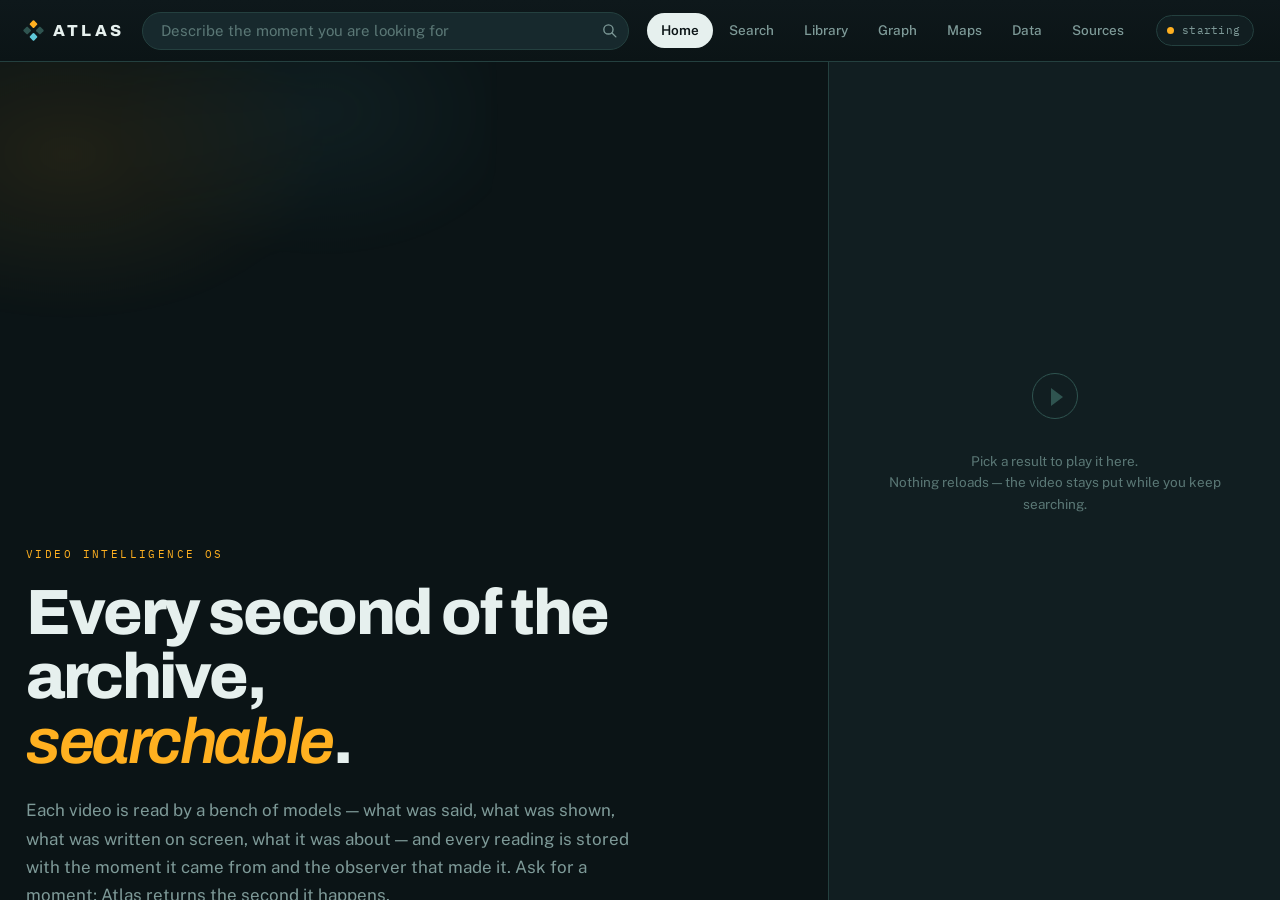
==== commit 682b2b6c: "The archive had no front door, only a search box Opening Atlas dropped straight into an empty result" ====
--- a/atlas/web/index.html
+++ b/atlas/web/index.html
@@ -18,7 +18,7 @@
 
 <!-- ═══ TOP BAR ═════════════════════════════════════════════════════════ -->
 <header class="topbar">
-  <a class="brand" href="#" data-tab="search" aria-label="Atlas home">
+  <a class="brand" href="#" data-tab="home" aria-label="Atlas home">
     <span class="brand-mark" aria-hidden="true">
       <i></i><i></i><i></i><i></i>
     </span>
@@ -37,7 +37,8 @@
   </form>
 
   <nav class="tabs" role="tablist" aria-label="Sections">
-    <button role="tab" data-tab="search" aria-selected="true">Search</button>
+    <button role="tab" data-tab="home" aria-selected="true">Home</button>
+    <button role="tab" data-tab="search" aria-selected="false">Search</button>
     <button role="tab" data-tab="library" aria-selected="false">Library</button>
     <button role="tab" data-tab="graph" aria-selected="false">Graph</button>
     <button role="tab" data-tab="maps" aria-selected="false">Maps</button>
@@ -57,8 +58,107 @@
   <!-- ── left: whichever section is active ── -->
   <section class="pane pane-left" id="left">
 
+    <!-- HOME --------------------------------------------------------------
+         The landing surface. It exists to answer three questions before any
+         query is typed: what is in here, is it ready, and where do I go. Every
+         number on it is read from /api/status rather than written down, so a
+         half-built archive says so instead of advertising a total it does not
+         have yet. -->
+    <div class="view view-home" id="view-home" data-view="home">
+
+      <section class="hero">
+        <div class="hero-wash" aria-hidden="true"></div>
+        <p class="hero-eyebrow">Video Intelligence OS</p>
+        <h1 class="hero-title">Every second of the archive,<br><em>searchable</em>.</h1>
+        <p class="hero-lede">
+          Each video is read by a bench of models — what was said, what was
+          shown, what was written on screen, what it was about — and every
+          reading is stored with the moment it came from and the observer that
+          made it. Ask for a moment; Atlas returns the second it happens.
+        </p>
+
+        <!-- The same query field as the top bar, at the size the page is
+             actually about. It hands off to the Search tab rather than
+             rendering results here: one result surface, not two. -->
+        <form class="hero-find" id="homeFind" role="search">
+          <label class="sr-only" for="homeQ">Search every moment</label>
+          <input id="homeQ" type="search" spellcheck="false" autocomplete="off"
+                 placeholder="a moment, a phrase, an object, a look…">
+          <button class="btn hero-go" type="submit">Search</button>
+        </form>
+        <div class="hero-tries" id="homeTries"></div>
+      </section>
+
+      <section class="home-metrics" id="homeMetrics"
+               aria-label="What the archive contains"></section>
+
+      <div class="home-split">
+        <section class="home-card">
+          <h3>Pipeline</h3>
+          <p class="home-note">
+            What has finished and what is still working. A stage that is not
+            ready is named here rather than showing up later as an empty tab.
+          </p>
+          <ul class="pipe" id="homePipe"></ul>
+        </section>
+
+        <section class="home-card">
+          <h3>What is inside</h3>
+          <p class="home-note">
+            Drawn from the archive itself, so every one of these returns
+            something.
+          </p>
+          <div class="home-chips" id="homeInside"></div>
+        </section>
+      </div>
+
+      <section class="home-block">
+        <div class="home-block-head">
+          <h3>Most recently indexed</h3>
+          <button class="btn btn-quiet btn-tiny" data-goto="library">Browse the library</button>
+        </div>
+        <div class="home-latest" id="homeLatest"></div>
+      </section>
+
+      <section class="home-block">
+        <div class="home-block-head"><h3>Ways in</h3></div>
+        <div class="home-doors">
+          <button class="door" data-goto="search">
+            <span class="door-k">Search</span>
+            <span class="door-t">Find one moment</span>
+            <span class="door-d">One ranking fused across every kind of evidence. A result seeks the player to the second it describes.</span>
+          </button>
+          <button class="door" data-goto="library">
+            <span class="door-k">Library</span>
+            <span class="door-t">Browse everything</span>
+            <span class="door-d">Every video, sorted and filtered by what it contains rather than by what it is called.</span>
+          </button>
+          <button class="door" data-goto="graph">
+            <span class="door-k">Graph</span>
+            <span class="door-t">See what connects</span>
+            <span class="door-d">Creators, tags, objects and the videos between them. Click a link to read the rows that justify it.</span>
+          </button>
+          <button class="door" data-goto="maps">
+            <span class="door-k">Maps</span>
+            <span class="door-t">See the shape of it</span>
+            <span class="door-d">The whole archive laid out by meaning, by cluster, or against any two measures you choose.</span>
+          </button>
+          <button class="door" data-goto="data">
+            <span class="door-k">Data</span>
+            <span class="door-t">Read the database</span>
+            <span class="door-d">Every table behind the answers, with any cell traceable back to what produced it.</span>
+          </button>
+          <button class="door" data-goto="sources">
+            <span class="door-k">Sources</span>
+            <span class="door-t">Check the plumbing</span>
+            <span class="door-d">The channel, the bundles imported from it, the media cache and the live log.</span>
+          </button>
+        </div>
+      </section>
+    </div>
+
     <!-- SEARCH ------------------------------------------------------- -->
-    <div class="view" id="view-search" data-view="search">
+    <div class="view" id="view-search" data-view="search" hidden>
       <div class="opening" id="opening">
         <p class="opening-eyebrow">Moment retrieval</p>
         <h1 class="opening-title">Search <em>inside</em> the video.</h1>
@@ -75,6 +175,59 @@
         <div class="results-head">
           <div class="results-count" id="resultsCount"></div>
           <div class="results-filters" id="sourceFilters"></div>
+          <!-- Shape of the list, then order, then how much of the archive is
+               allowed in. The evidence-type chips above stay where they are:
+               they narrow which passages count as a match, which is a different
+               question from which videos survive. -->
+          <div class="results-controls">
+            <div class="rc-views" role="group" aria-label="Result layout">
+              <button class="rc-view on" data-view="list" title="One result per row, with its matching passages">rows</button>
+              <button class="rc-view" data-view="grid" title="Thumbnail grid — hover any tile to watch its moment">grid</button>
+            </div>
+            <label class="mini-range" id="searchDensityWrap" hidden
+                   title="How many results per row">
+              <span>density</span>
+              <input id="searchDensity" type="range" min="1" max="5" step="1" value="3">
+            </label>
+            <select class="mini-select" id="searchSort" aria-label="Order results by">
+              <option value="relevance">Best match</option>
+              <option value="matches">Most matching moments</option>
+              <option value="recent">Newest first</option>
+              <option value="oldest">Oldest first</option>
+              <option value="longest">Longest</option>
+              <option value="shortest">Shortest</option>
+              <option value="liked">Most liked</option>
+            </select>
+            <button class="rc-more" id="searchNarrowBtn" aria-expanded="false"
+                    title="Narrow these results by creator, category, length or match count">narrow</button>
+          </div>
+        </div>
+
+        <!-- Hidden until asked for: a query that found what you wanted needs
+             none of this, and a permanently open filter bar pushes the first
+             result off the screen. -->
+        <div class="narrow" id="searchNarrow" hidden>
+          <div class="narrow-row" id="narrowCreators"></div>
+          <div class="narrow-row" id="narrowCategories"></div>
+          <div class="narrow-row narrow-nums">
+            <label class="narrow-num">
+              <span>shortest</span>
+              <input id="narrowMinDur" type="number" min="0" step="1" placeholder="any" inputmode="numeric">
+              <em>sec</em>
+            </label>
+            <label class="narrow-num">
+              <span>longest</span>
+              <input id="narrowMaxDur" type="number" min="0" step="1" placeholder="any" inputmode="numeric">
+              <em>sec</em>
+            </label>
+            <label class="narrow-num">
+              <span>at least</span>
+              <input id="narrowMinHits" type="number" min="1" step="1" placeholder="1" inputmode="numeric">
+              <em>moments</em>
+            </label>
+            <button class="btn btn-quiet btn-tiny" id="narrowClear">Clear all</button>
+          </div>
+          <p class="narrow-note" id="narrowNote"></p>
         </div>
         <ol class="cards" id="cards"></ol>
         <div class="more" id="more" hidden>
@@ -145,6 +298,51 @@
             <button class="gmode on" data-mode="data">Relationships</button>
             <button class="gmode" data-mode="schema">Schema</button>
           </div>
+
+          <!-- Colour and size are the two questions a graph answers without
+               being read: what kind of thing is this, and which ones matter.
+               Both are re-derived from nodes already on screen, so changing
+               either repaints and never refetches. -->
+          <div class="grail-encode">
+            <label class="gsel">
+              <span>colour</span>
+              <select id="graphColorBy">
+                <option value="kind">by kind</option>
+                <option value="reach">by how connected</option>
+                <option value="recency">by how recent</option>
+                <option value="source">by evidence type</option>
+              </select>
+            </label>
+            <label class="gsel">
+              <span>size</span>
+              <select id="graphSizeBy">
+                <option value="degree">by connections</option>
+                <option value="moments">by indexed moments</option>
+                <option value="duration">by length</option>
+                <option value="flat">all the same</option>
+              </select>
+            </label>
+          </div>
+
+          <!-- The layout is an opinion, and on a dense neighbourhood it is
+               sometimes the wrong one. These three are the only constants worth
+               exposing; everything else about the simulation is not a reader's
+               problem. -->
+          <details class="grail-tune">
+            <summary>Layout</summary>
+            <label class="gtune">
+              <span>spread</span>
+              <input id="graphSpread" type="range" min="1" max="5" step="1" value="3">
+            </label>
+            <label class="gtune">
+              <span>link pull</span>
+              <input id="graphPull" type="range" min="1" max="5" step="1" value="3">
+            </label>
+            <label class="gtune">
+              <span>labels</span>
+              <input id="graphLabels" type="range" min="1" max="5" step="1" value="3">
+            </label>
+          </details>
         </div>
 
         <div class="graph-hud" id="graphHud"></div>
@@ -163,6 +361,14 @@
 
         <div class="graph-legend" id="graphLegend"></div>
 
+        <!-- Where you are in something larger than the window. Zooming into a
+             neighbourhood otherwise loses every landmark, and "fit" is a blunt
+             way back. Click or drag it to move the view. -->
+        <div class="graph-minimap" id="graphMinimap">
+          <canvas id="graphMini" width="360" height="240"
+                  aria-label="Overview of the whole graph. Click to move the view."></canvas>
+        </div>
+
         <div class="graph-detail" id="graphDetail" hidden>
           <button class="gd-close" id="graphDetailClose" aria-label="Close">×</button>
           <div class="gd-body" id="graphDetailBody"></div>
@@ -301,6 +507,18 @@
   </aside>
 </main>
 
+<!-- ═══ CELL INSPECTOR ══════════════════════════════════════════════════
+     Clicking a value in Data or Sources asks what it actually is. It floats
+     over the stage rather than living inside the Data view, because the same
+     answer is wanted from the Sources tab and from a jump between tables. -->
+<aside class="cell-slab" id="cellSlab" hidden aria-label="What this value is">
+  <div class="cs-head">
+    <span class="cs-title" id="cellTitle">What this is</span>
+    <button class="btn btn-quiet btn-tiny" id="cellClose" aria-label="Close">×</button>
+  </div>
+  <div class="cs-body" id="cellBody"></div>
+</aside>
+
 <div class="toast" id="toast" hidden></div>
 <script src="atlas.js"></script>
 <script src="/sitemap.js" defer></script>
--- a/atlas/web/atlas.css
+++ b/atlas/web/atlas.css
@@ -224,6 +224,204 @@
 }
 .try:hover{ border-color:var(--signal); color:var(--text); transform:translateY(-1px); }
 
+/* ══ HOME ════════════════════════════════════════════════════════════════
+   The landing surface. Wider than the search opening because it is a report on
+   the whole system rather than a prompt to type, and it is the only view that
+   animates on arrival — once, on the way in, never again while it is read. */
+.view-home{ padding-bottom:40px; }
+
+.hero{ position:relative; padding:64px 0 44px; }
+/* A single soft wash behind the headline. It is drawn from the signal amber at
+   very low alpha, so the page has a light source without any element on it
+   competing with the one colour that means "this matched". */
+.hero-wash{
+  position:absolute; left:-18%; top:-140px; width:78%; height:420px;
+  pointer-events:none; z-index:0;
+  background:radial-gradient(60% 55% at 30% 40%, rgba(255,176,32,.085), transparent 72%),
+             radial-gradient(50% 50% at 72% 30%, rgba(94,200,216,.06), transparent 70%);
+  filter:blur(6px);
+}
+.hero > *{ position:relative; z-index:1; }
+.hero-eyebrow{
+  font-family:var(--mono); font-size:11px; letter-spacing:.22em;
+  text-transform:uppercase; color:var(--signal); margin:0 0 18px;
+}
+.hero-title{
+  font-size:clamp(38px,5.4vw,64px); line-height:1.01; font-weight:800;
+  letter-spacing:-.038em; margin:0 0 22px; max-width:20ch;
+}
+.hero-title em{ font-style:italic; font-weight:600; color:var(--signal); }
+.hero-lede{
+  color:var(--muted); font-size:17px; line-height:1.66;
+  max-width:62ch; margin:0 0 30px;
+}
+
+.hero-find{
+  display:flex; gap:10px; max-width:640px; margin-bottom:16px;
+}
+.hero-find input{
+  flex:1 1 auto; min-width:0; height:52px;
+  background:var(--ink-2); border:1px solid var(--line-2);
+  border-radius:var(--r); padding:0 18px;
+  font-size:16px; color:var(--text);
+  transition:border-color .16s var(--ease), box-shadow .16s var(--ease);
+}
+.hero-find input::placeholder{ color:var(--dim); }
+.hero-find input:focus{
+  outline:none; border-color:var(--signal);
+  box-shadow:0 0 0 3px rgba(255,176,32,.11);
+}
+.hero-go{ height:52px; padding:0 26px; font-size:14.5px; font-weight:600; flex:none; }
+.hero-tries{ display:flex; align-items:center; flex-wrap:wrap; gap:8px; }
+.hero-tries .tries-label{ margin:0 4px 0 0; }
+
+/* ── the counters ──
+   One row of measurements, not a dashboard. Each is a fact about the archive a
+   reader can act on, and each animates up once so the page reads as a reading
+   being taken rather than a page loading. */
+.home-metrics{
+  display:grid; gap:1px; margin-bottom:34px;
+  grid-template-columns:repeat(auto-fit,minmax(168px,1fr));
+  background:var(--line); border:1px solid var(--line); border-radius:var(--r);
+  overflow:hidden;
+}
+.metric{ background:var(--ink-2); padding:18px 18px 16px; }
+.metric-n{
+  font-family:var(--mono); font-size:27px; font-weight:600;
+  letter-spacing:-.03em; color:var(--text); display:block;
+  font-variant-numeric:tabular-nums;
+}
+.metric-l{
+  font-size:11px; color:var(--dim); text-transform:uppercase;
+  letter-spacing:.1em; margin-top:5px; display:block; line-height:1.5;
+}
+
+.home-split{
+  display:grid; gap:16px; margin-bottom:34px;
+  grid-template-columns:repeat(auto-fit,minmax(300px,1fr));
+}
+.home-card{
+  background:var(--ink-2); border:1px solid var(--line);
+  border-radius:var(--r); padding:20px;
+}
+.home-card h3{ font-size:15px; letter-spacing:-.01em; margin:0 0 6px; }
+.home-note{ color:var(--dim); font-size:12.5px; line-height:1.6; margin:0 0 16px; max-width:52ch; }
+
+/* ── the pipeline ──
+   A dot, a stage, a sentence. The colour carries the state so the column of
+   dots can be read down without reading any of the words. */
+.pipe{ list-style:none; margin:0; padding:0; display:flex; flex-direction:column; gap:1px; }
+.pipe-row{
+  display:flex; align-items:baseline; gap:12px;
+  padding:9px 0; border-top:1px solid var(--line);
+  font-size:13px;
+}
+.pipe-row:first-child{ border-top:0; }
+.pipe-k{
+  flex:0 0 92px; font-family:var(--mono); font-size:10.5px;
+  letter-spacing:.08em; text-transform:uppercase; color:var(--muted);
+  display:flex; align-items:center; gap:8px;
+}
+.pipe-k::before{
+  content:''; width:7px; height:7px; border-radius:50%; flex:none;
+  background:var(--dim);
+}
+.pipe-row[data-state="ok"] .pipe-k::before{ background:var(--s-narrative); }
+.pipe-row[data-state="work"] .pipe-k::before{
+  background:var(--signal); animation:pipePulse 1.5s var(--ease) infinite;
+}
+.pipe-row[data-state="wait"] .pipe-k::before{ background:var(--line-2); }
+.pipe-row[data-state="bad"] .pipe-k::before{ background:var(--s-ocr); }
+.pipe-v{ flex:1 1 auto; color:var(--muted); line-height:1.5; }
+.pipe-row[data-state="bad"] .pipe-v{ color:var(--s-ocr); }
+@keyframes pipePulse{ 0%,100%{ opacity:1 } 50%{ opacity:.28 } }
+
+.home-chips{ display:flex; flex-wrap:wrap; gap:7px; }
+.home-chip{
+  display:inline-flex; align-items:center; gap:7px;
+  padding:6px 12px; border-radius:99px;
+  border:1px solid var(--line); color:var(--muted); font-size:13px;
+  transition:border-color .14s var(--ease), color .14s var(--ease);
+}
+.home-chip:hover{ border-color:var(--signal); color:var(--text); }
+.home-chip .n{ font-family:var(--mono); font-size:10px; opacity:.6; }
+.home-chip[data-kind="creator"]{ border-style:dashed; }
+
+.home-block{ margin-bottom:34px; }
+.home-block-head{
+  display:flex; align-items:baseline; justify-content:space-between; gap:16px;
+  padding-bottom:12px; margin-bottom:16px; border-bottom:1px solid var(--line);
+}
+.home-block-head h3{ font-size:15px; letter-spacing:-.01em; margin:0; }
+
+/* ── most recently indexed ──
+   Poster, title, and the three facts that decide whether to click. Hover plays
+   the opening of the reel through the same preview path the search grid uses. */
+.home-latest{
+  display:grid; gap:14px;
+  grid-template-columns:repeat(auto-fill,minmax(168px,1fr));
+}
+.htile{ display:flex; flex-direction:column; gap:9px; text-align:left; }
+.ht-shot{
+  position:relative; aspect-ratio:9/14; overflow:hidden;
+  border-radius:var(--r); background:var(--ink-3); border:1px solid var(--line);
+}
+.ht-shot img,.ht-shot video{
+  position:absolute; inset:0; width:100%; height:100%; object-fit:cover;
+}
+.ht-shot .noshot{
+  position:absolute; inset:0; display:grid; place-items:center; padding:8px;
+  font-family:var(--mono); font-size:9px; color:var(--dim);
+  text-align:center; word-break:break-all;
+}
+.htile:hover .ht-shot{ border-color:var(--line-2); }
+.ht-title{
+  font-size:13px; line-height:1.4; color:var(--text);
+  display:-webkit-box; -webkit-line-clamp:2; -webkit-box-orient:vertical;
+  overflow:hidden;
+}
+.ht-meta{
+  display:flex; flex-wrap:wrap; gap:5px; align-items:center;
+  font-family:var(--mono); font-size:10px; color:var(--dim);
+}
+.ht-dot{ opacity:.5; }
+
+/* ── ways in ──
+   Six doors, each naming the question it answers rather than the feature it is.
+   A tab list already exists in the top bar; this exists to say what the tabs
+   are for. */
+.home-doors{
+  display:grid; gap:12px;
+  grid-template-columns:repeat(auto-fit,minmax(248px,1fr));
+}
+.door{
+  display:flex; flex-direction:column; gap:6px; text-align:left;
+  padding:18px; border:1px solid var(--line); border-radius:var(--r);
+  background:var(--ink-2);
+  transition:border-color .16s var(--ease), transform .16s var(--ease);
+}
+.door:hover{ border-color:var(--line-2); transform:translateY(-2px); }
+.door-k{
+  font-family:var(--mono); font-size:10px; letter-spacing:.14em;
+  text-transform:uppercase; color:var(--signal);
+}
+.door-t{ font-size:15px; font-weight:600; color:var(--text); letter-spacing:-.01em; }
+.door-d{ font-size:12.5px; color:var(--dim); line-height:1.62; }
+
+/* On arrival the page assembles in reading order. It is one animation, it runs
+   once, and it is off entirely for anybody who has asked for less motion. */
+.view-home:not([hidden]) > *{ animation:homeIn .5s var(--ease) both; }
+.view-home > *:nth-child(2){ animation-delay:.05s; }
+.view-home > *:nth-child(3){ animation-delay:.1s; }
+.view-home > *:nth-child(4){ animation-delay:.15s; }
+.view-home > *:nth-child(5){ animation-delay:.2s; }
+@keyframes homeIn{ from{ opacity:0; transform:translateY(10px) } to{ opacity:1; transform:none } }
+@media (prefers-reduced-motion: reduce){
+  .view-home:not([hidden]) > *{ animation:none; }
+  .pipe-row[data-state="work"] .pipe-k::before{ animation:none; }
+  .door:hover{ transform:none; }
+}
+
 /* ══ RESULTS ═════════════════════════════════════════════════════════════ */
 .results{ padding-top:22px; }
 .results-head{
@@ -249,7 +447,96 @@
 .chip-filter .dot{ width:6px; height:6px; border-radius:50%; }
 .chip-filter[aria-pressed="true"]{ border-color:currentColor; color:var(--text); background:var(--ink-3); }
 
+/* ── result layout, order and narrowing ─────────────────────────────────── */
+.results-controls{ display:flex; align-items:center; gap:8px; flex-wrap:wrap; }
+.rc-views{
+  display:flex; height:32px; border:1px solid var(--line);
+  border-radius:var(--r-sm); overflow:hidden; background:var(--ink-3);
+}
+.rc-view{
+  font-family:var(--mono); font-size:10.5px; text-transform:uppercase;
+  letter-spacing:.06em; color:var(--dim); padding:0 12px;
+  border-right:1px solid var(--line);
+}
+.rc-view:last-child{ border-right:0; }
+.rc-view:hover{ color:var(--text); }
+.rc-view.on{ background:var(--ink-4); color:var(--text); font-weight:600; }
+.rc-more{
+  font-family:var(--mono); font-size:10.5px; text-transform:uppercase;
+  letter-spacing:.06em; color:var(--dim); height:32px; padding:0 12px;
+  background:var(--ink-3); border:1px solid var(--line); border-radius:var(--r-sm);
+}
+.rc-more:hover{ color:var(--text); border-color:var(--line-2); }
+.rc-more[aria-pressed="true"]{ color:var(--signal); border-color:var(--signal); }
+.results-count .of{ color:var(--dim); }
+.results-count .by{ color:var(--muted); }
+
+/* The density control is meaningless in a one-per-row list, so it is removed
+   rather than disabled — and `.mini-range` sets a display, which an unadorned
+   [hidden] attribute would lose to. */
+.mini-range[hidden]{ display:none; }
+
+.narrow{
+  display:flex; flex-direction:column; gap:10px;
+  padding:14px 16px; margin-bottom:16px;
+  background:var(--ink-2); border:1px solid var(--line); border-radius:var(--r-lg);
+}
+.narrow[hidden]{ display:none; }
+.narrow-row{ display:flex; align-items:center; gap:7px; flex-wrap:wrap; }
+.narrow-row[hidden]{ display:none; }
+.narrow-label{
+  font-family:var(--mono); font-size:10px; text-transform:uppercase;
+  letter-spacing:.09em; color:var(--dim); width:62px; flex:none;
+}
+.narrow-nums{ gap:12px; padding-top:2px; }
+.narrow-num{
+  display:inline-flex; align-items:center; gap:7px; height:32px; padding:0 11px;
+  background:var(--ink-3); border:1px solid var(--line); border-radius:var(--r-sm);
+  font-family:var(--mono); font-size:10.5px; color:var(--dim);
+  text-transform:uppercase; letter-spacing:.05em;
+}
+.narrow-num input{
+  width:56px; background:transparent; border:0; outline:none;
+  font-family:var(--mono); font-size:12px; color:var(--text); text-align:right;
+}
+.narrow-num input::placeholder{ color:var(--dim); }
+.narrow-num em{ font-style:normal; color:var(--dim); }
+.narrow-note{ font-size:11.5px; color:var(--dim); line-height:1.5; margin:0; }
+
+.narrowed-out{
+  list-style:none; display:flex; flex-direction:column; align-items:flex-start;
+  gap:14px; padding:34px 22px; text-align:left;
+  border:1px dashed var(--line); border-radius:var(--r-lg); color:var(--muted);
+  grid-column:1/-1;   /* the grid view is still in force; do not squeeze into a tile */
+}
+.narrowed-out p{ margin:0; font-size:14px; line-height:1.55; }
+
 .cards{ list-style:none; margin:0; padding:0; display:flex; flex-direction:column; gap:10px; }
+
+/* GRID — the same cards, relaid out. Nothing is re-fetched and nothing is
+   re-rendered when the view changes; only what is worth reading at tile size
+   is kept, so the thumbnail and its moment ribbon carry the answer. */
+.cards[data-view="grid"]{
+  display:grid; gap:14px;
+  grid-template-columns:repeat(auto-fill,minmax(196px,1fr));
+}
+.cards[data-view="grid"][style*="--card-cols"]{
+  grid-template-columns:repeat(var(--card-cols),minmax(0,1fr));
+}
+.cards[data-view="grid"] .card{
+  display:flex; flex-direction:column; gap:10px; padding:10px; position:relative;
+}
+.cards[data-view="grid"] .card-shot{ aspect-ratio:9/14; }
+.cards[data-view="grid"] .card-rank{
+  position:absolute; top:16px; left:16px; z-index:2; padding:2px 6px;
+  border-radius:var(--r-sm); background:rgba(11,20,22,.78); color:var(--text);
+}
+.cards[data-view="grid"] .card[data-active="true"] .card-rank{ color:var(--signal); }
+.cards[data-view="grid"] .card-title{ font-size:13.5px; }
+.cards[data-view="grid"] .card-body{ gap:7px; }
+/* One line of evidence survives the shrink — enough to say why this is here. */
+.cards[data-view="grid"] .card-hits .hit:nth-child(n+2){ display:none; }
+.cards[data-view="grid"] .card-more{ display:none; }
 
 .card{
   display:grid; grid-template-columns:20px 152px minmax(0,1fr);
@@ -500,6 +787,12 @@
   vertical-align:top; max-width:380px;
 }
 .grid-table td .cell{ display:block; max-height:4.4em; overflow:hidden; }
+/* Every value in a browsed table is a question you can ask of it. The affordance
+   is deliberately quiet — a whole grid of buttons would be unreadable — so it
+   only announces itself under the pointer. */
+.grid-table td .cell-ask{ cursor:pointer; border-bottom:1px dotted transparent; }
+.grid-table td .cell-ask:hover,
+.grid-table td .cell-ask:focus-visible{ color:var(--signal); border-bottom-color:var(--signal); outline:none; }
 .grid-table tr:hover td{ background:var(--ink-2); }
 .grid-table .null{ color:var(--dim); font-style:italic; }
 .grid-table .num{ font-family:var(--mono); text-align:right; }
@@ -533,6 +826,9 @@
   color:var(--muted);
 }
 .feed b{ color:var(--text); font-weight:500; }
+/* Now a <button>, so it needs the reset the class never had. */
+.feed{ cursor:pointer; text-align:left; border-top:0; border-right:0; border-bottom:0; }
+.feed:hover{ background:var(--ink-3); color:var(--text); }
 
 .log{
   font-family:var(--mono); font-size:11.5px; line-height:1.7; color:var(--muted);
@@ -670,6 +966,65 @@
   box-shadow:0 16px 40px rgba(0,0,0,.5);
 }
 
+/* ══ CELL INSPECTOR ══════════════════════════════════════════════════════
+   A value in a grid is a lookup nobody has done yet. This slab does it: what
+   the column is for, whether search reads it and as what, what the value
+   points at, how many rows share it, who else says it, and the reel the row
+   is about. It floats above the stage because the same answer is wanted from
+   Data and from Sources, and dropping it inside either view would mean two
+   copies of it. */
+.cell-slab{
+  position:fixed; right:calc(var(--pane-w) + 18px); bottom:22px; width:min(430px, 40vw);
+  max-height:min(74vh, 720px); display:flex; flex-direction:column; z-index:110;
+  background:var(--ink-2); border:1px solid var(--line-2); border-radius:var(--r-lg);
+  box-shadow:0 26px 70px rgba(0,0,0,.6);
+  animation:slabIn .18s var(--ease);
+}
+.cell-slab[hidden]{ display:none; }
+@keyframes slabIn{ from{ opacity:0; transform:translateY(10px) } to{ opacity:1; transform:none } }
+@media (max-width:1180px){ .cell-slab{ right:18px; width:min(430px, calc(100vw - 36px)); } }
+
+.cs-head{
+  display:flex; align-items:center; justify-content:space-between; gap:10px;
+  padding:12px 14px; border-bottom:1px solid var(--line);
+}
+.cs-title{ font-family:var(--display); font-size:13px; letter-spacing:.05em; text-transform:uppercase; color:var(--muted); }
+.cs-body{ padding:14px; overflow:auto; display:flex; flex-direction:column; gap:14px; }
+
+.cs-crumb{ font-family:var(--mono); font-size:12px; color:var(--muted); display:flex; gap:7px; align-items:baseline; }
+.cs-crumb b{ color:var(--signal); font-weight:600; }
+.cs-crumb i{ color:var(--dim); font-style:normal; }
+
+.cs-value{
+  margin:0; font-family:var(--mono); font-size:12.5px; line-height:1.6; color:var(--text);
+  background:var(--ink); border:1px solid var(--line); border-radius:var(--r);
+  padding:11px 13px; max-height:190px; overflow:auto; white-space:pre-wrap; word-break:break-word;
+}
+
+.cs-facts, .cs-kv{ display:grid; grid-template-columns:auto 1fr; gap:6px 14px; align-items:baseline; }
+.cs-facts > span, .cs-kv > span{
+  font-size:10.5px; text-transform:uppercase; letter-spacing:.09em; color:var(--dim);
+  font-family:var(--display); white-space:nowrap;
+}
+.cs-facts > b, .cs-kv > b{ font-family:var(--mono); font-size:12px; font-weight:400; color:var(--text); word-break:break-word; }
+.cs-kv > b.on{ color:var(--signal); }
+
+.cs-h{
+  font-size:10.5px; text-transform:uppercase; letter-spacing:.11em; color:var(--dim);
+  font-weight:600; margin:0; padding-top:2px; border-top:1px solid var(--line);
+}
+.cs-else{ display:flex; flex-direction:column; gap:6px; align-items:flex-start; }
+
+.cs-reel{ display:grid; grid-template-columns:62px 1fr; gap:12px; align-items:center; }
+.cs-poster{ position:relative; aspect-ratio:9/16; border-radius:var(--r-sm); overflow:hidden; background:var(--ink-3); }
+.cs-poster img{ width:100%; height:100%; object-fit:cover; display:block; }
+.cs-poster .noshot{ position:absolute; inset:0; display:grid; place-content:center; padding:4px; font-family:var(--mono); font-size:8px; color:var(--dim); text-align:center; overflow:hidden; }
+.cs-reel-title{ font-size:13px; line-height:1.4; margin-bottom:8px; }
+
+.cs-row summary{ cursor:pointer; font-family:var(--mono); font-size:11.5px; color:var(--muted); }
+.cs-row summary:hover{ color:var(--text); }
+.cs-row .cs-kv{ margin-top:10px; }
+
 .skeleton{ background:linear-gradient(90deg,var(--ink-2),var(--ink-3),var(--ink-2)); background-size:220% 100%; animation:sweep 1.3s linear infinite; border-radius:var(--r); }
 @keyframes sweep{ from{background-position:120% 0} to{background-position:-120% 0} }
 
@@ -770,6 +1125,74 @@
 .gkind .n{ font-family:var(--mono); font-size:10px; opacity:.65; }
 .gmode.on{ background:var(--text); color:var(--ink); border-color:var(--text); font-weight:600; }
 
+/* ── what colour and size mean ──
+   Stacked one per row rather than side by side, so the two labels line up and
+   neither select has to clip "by indexed moments" to fit half a rail. */
+.grail-encode{ display:flex; flex-direction:column; gap:6px; }
+.gsel{
+  display:flex; align-items:center; gap:8px;
+  padding:3px 5px 3px 12px; border-radius:99px;
+  background:rgba(17,30,33,.9); backdrop-filter:blur(9px);
+  border:1px solid var(--line);
+  font-family:var(--mono); font-size:10.5px; color:var(--dim);
+  letter-spacing:.05em; text-transform:uppercase;
+}
+.gsel > span{ flex:0 0 42px; }
+.gsel select{
+  flex:1 1 auto; min-width:0; height:26px;
+  background:transparent; border:0; cursor:pointer;
+  font-family:var(--body); font-size:12.5px; color:var(--text);
+  letter-spacing:0; text-transform:none;
+}
+.gsel select:focus{ outline:none; }
+.gsel:focus-within{ border-color:var(--line-2); }
+/* The rail is a translucent panel, but the dropdown list is drawn by the
+   platform and inherits none of it — without this the options land as dark
+   text on a dark surface in Firefox and on Windows. */
+.gsel option{ background:var(--ink-2); color:var(--text); }
+
+/* ── layout tuning, folded away ──
+   Closed, it is one more pill in the rail. A reader who is happy with the
+   layout should never have to look at the constants that produced it. */
+.grail-tune{
+  background:rgba(17,30,33,.9); backdrop-filter:blur(9px);
+  border:1px solid var(--line); border-radius:var(--r);
+}
+.grail-tune > summary{
+  padding:7px 12px; cursor:pointer; list-style:none;
+  font-family:var(--mono); font-size:10.5px; color:var(--dim);
+  letter-spacing:.06em; text-transform:uppercase;
+}
+.grail-tune > summary::-webkit-details-marker{ display:none; }
+.grail-tune > summary::after{ content:'  ▾'; opacity:.55; white-space:pre; }
+.grail-tune[open] > summary::after{ content:'  ▴'; }
+.grail-tune > summary:hover{ color:var(--text); }
+.gtune{
+  display:flex; align-items:center; gap:9px; padding:4px 12px;
+  font-family:var(--mono); font-size:10.5px; color:var(--dim);
+  letter-spacing:.05em; text-transform:uppercase; cursor:pointer;
+}
+.gtune:last-child{ padding-bottom:10px; }
+.gtune > span{ flex:0 0 58px; }
+/* Its own track rules rather than reusing `.mini-range`'s: that block belongs to
+   the search head, and reaching across two sections to share a thumb would mean
+   either section could not be restyled alone. */
+.gtune input[type="range"]{
+  -webkit-appearance:none; appearance:none;
+  flex:1 1 auto; height:3px; border-radius:2px; background:var(--line-2);
+  cursor:pointer; outline:none;
+}
+.gtune input[type="range"]::-webkit-slider-thumb{
+  -webkit-appearance:none; appearance:none;
+  width:12px; height:12px; border-radius:50%;
+  background:var(--text); border:none; cursor:pointer;
+}
+.gtune input[type="range"]::-moz-range-thumb{
+  width:12px; height:12px; border-radius:50%;
+  background:var(--text); border:none; cursor:pointer;
+}
+.gtune input[type="range"]:focus-visible::-webkit-slider-thumb{ background:var(--signal); }
+
 /* ── tools, bottom right, away from the detail slab ── */
 .graph-tools{
   position:absolute; right:calc(var(--gutter) + 0px); bottom:18px; z-index:8;
@@ -804,6 +1227,41 @@
   font-family:var(--mono); font-size:10.5px; color:var(--dim);
   max-width:38ch; line-height:1.8; pointer-events:none;
 }
+/* The key for a continuous colour. It only exists while one is on, so it is
+   appended and removed rather than hidden — an empty ramp reads as a scale
+   whose ends happen to be blank. */
+.glegend-scale{
+  display:flex; align-items:center; gap:7px; margin-top:7px;
+  font-size:10px; color:var(--muted);
+}
+.gls-bar{
+  display:flex; height:7px; width:104px; flex:none;
+  border-radius:2px; overflow:hidden; border:1px solid var(--line);
+}
+.gls-bar i{ flex:1 1 auto; }
+.gls-t{ white-space:nowrap; }
+.gls-l{ color:var(--dim); letter-spacing:.06em; text-transform:uppercase; }
+
+/* ── the minimap ──
+   Above the tools, not beside them: the row along the bottom is already full,
+   and the map has to stay clear of the legend on the left. */
+.graph-minimap{
+  position:absolute; right:var(--gutter); bottom:56px; z-index:8;
+  width:180px; height:120px;
+  background:rgba(11,20,22,.72); backdrop-filter:blur(9px);
+  border:1px solid var(--line); border-radius:var(--r-sm);
+  overflow:hidden; box-shadow:0 14px 34px rgba(0,0,0,.45);
+  opacity:.66; transition:opacity .16s var(--ease), border-color .16s var(--ease);
+}
+.graph-minimap:hover{ opacity:1; border-color:var(--line-2); }
+.graph-minimap[hidden]{ display:none; }
+#graphMini{
+  display:block; width:100%; height:100%;
+  cursor:crosshair; touch-action:none;
+}
+/* On a narrow window the map costs more room than the orientation it buys, and
+   the rail above it is already competing for the same corner. */
+@media (max-width:900px){ .graph-minimap{ display:none; } }
 
 .graph-empty{
   position:absolute; inset:0; display:grid; place-content:center;
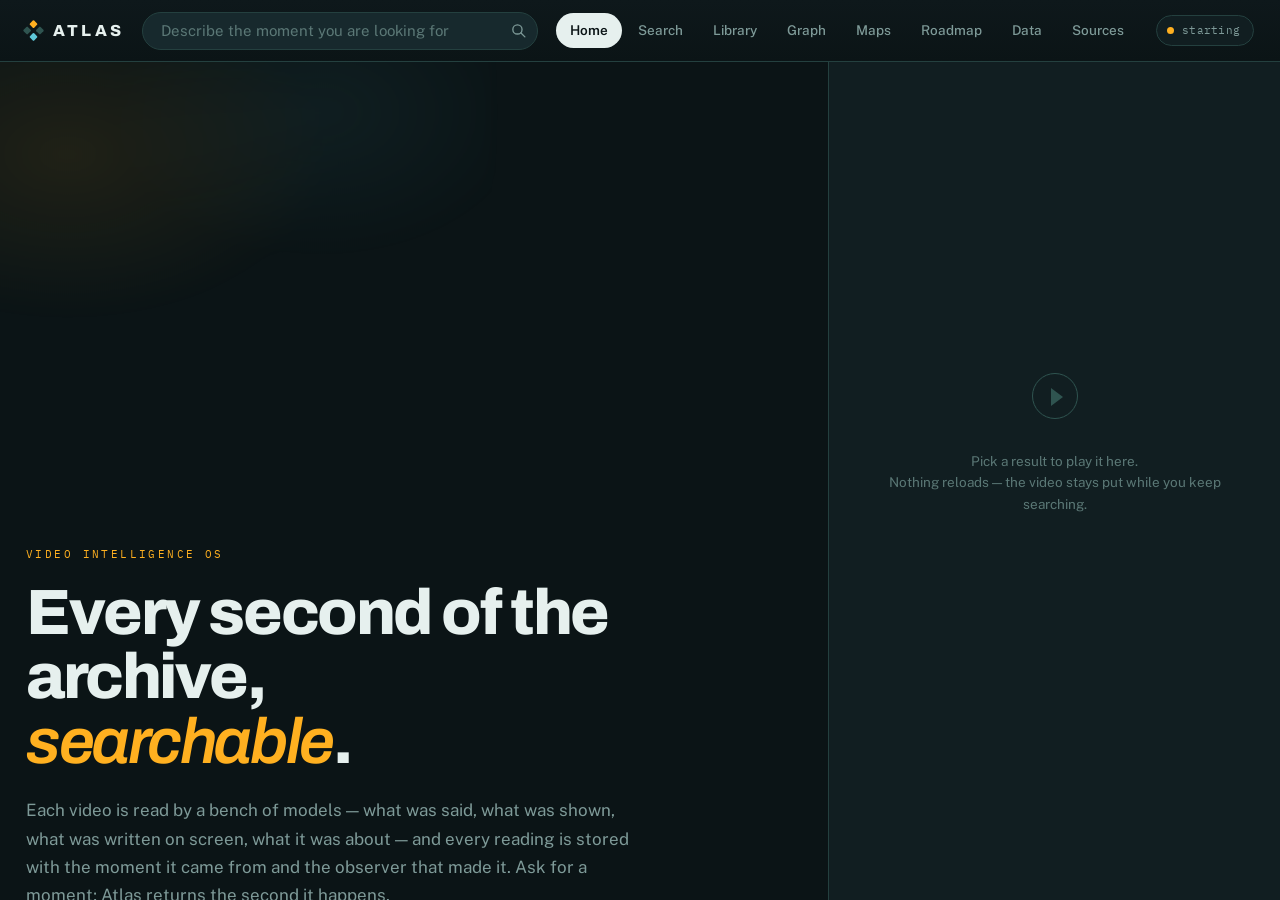
==== commit 6342b0c5: "The archive could be searched and mapped, but never put in an order to learn it in Search answers "w" ====
--- a/atlas/web/index.html
+++ b/atlas/web/index.html
@@ -42,6 +42,7 @@
     <button role="tab" data-tab="library" aria-selected="false">Library</button>
     <button role="tab" data-tab="graph" aria-selected="false">Graph</button>
     <button role="tab" data-tab="maps" aria-selected="false">Maps</button>
+    <button role="tab" data-tab="roadmap" aria-selected="false">Roadmap</button>
     <button role="tab" data-tab="data" aria-selected="false">Data</button>
     <button role="tab" data-tab="sources" aria-selected="false">Sources</button>
   </nav>
@@ -142,6 +143,11 @@
             <span class="door-k">Maps</span>
             <span class="door-t">See the shape of it</span>
             <span class="door-d">The whole archive laid out by meaning, by cluster, or against any two measures you choose.</span>
+          </button>
+          <button class="door" data-goto="roadmap">
+            <span class="door-k">Roadmap</span>
+            <span class="door-t">Learn it in order</span>
+            <span class="door-d">What has to be understood before what, inferred from the archive itself. Every step opens the seconds to watch.</span>
           </button>
           <button class="door" data-goto="data">
             <span class="door-k">Data</span>
@@ -411,6 +417,63 @@
       </div>
     </div>
 
+    <!-- ROADMAP ------------------------------------------------------- -->
+    <!-- The Graph tab shows what is connected. This shows what to watch
+         first. The order is inferred from one-sided co-occurrence in the
+         same graph — so it is the archive's own opinion about what has to be
+         understood before what, not a syllabus somebody typed. Every step
+         opens into the exact seconds to watch, in the player on the right. -->
+    <div class="view" id="view-roadmap" data-view="roadmap" hidden>
+      <div class="view-head">
+        <h2>Roadmap</h2>
+        <p class="view-note" id="rmNote"></p>
+      </div>
+
+      <form class="rm-goal" id="rmForm" autocomplete="off">
+        <div class="rm-find">
+          <svg viewBox="0 0 24 24" aria-hidden="true"><circle cx="10.5" cy="10.5" r="6.5"/><path d="M15.5 15.5 21 21"/></svg>
+          <input id="rmGoal" type="search" spellcheck="false"
+                 placeholder="What do you want to get good at? Leave it empty for the whole archive"
+                 aria-label="Goal">
+        </div>
+        <button class="btn" id="rmGo" type="submit">Plan it</button>
+        <button class="btn btn-quiet" id="rmWhole" type="button">Whole archive</button>
+      </form>
+      <div class="rm-chips" id="rmChips" aria-label="Goals worth trying"></div>
+
+      <div class="rm-head" id="rmHead" hidden>
+        <div class="rm-stats" id="rmStats"></div>
+        <div class="rm-progress">
+          <div class="rm-bar" id="rmBar"><span></span></div>
+          <button class="btn btn-quiet" id="rmClear" type="button">Clear ticks</button>
+        </div>
+      </div>
+
+      <!-- The shape of the plan, before the plan itself: stages left to
+           right, prerequisites as curves, and a click opens that step's card
+           below. Drawn as elements rather than pixels because sixty boxes
+           should be hoverable, focusable and readable at any zoom. -->
+      <div class="rm-dag" id="rmDag" hidden>
+        <div class="rm-dag-head">
+          <span class="rm-dag-note" id="rmDagNote"></span>
+          <div class="rm-dag-tools">
+            <button class="gtool gtool-icon" id="rmOut" type="button" title="Zoom out (−)">−</button>
+            <button class="gtool gtool-icon" id="rmIn" type="button" title="Zoom in (+)">+</button>
+            <button class="gtool" id="rmFit" type="button" title="Fit the whole plan">Fit</button>
+          </div>
+        </div>
+        <div class="rm-dag-wrap" id="rmDagWrap" tabindex="0"
+             aria-label="The plan as a diagram. Drag to pan, scroll to zoom, click a step to open it.">
+          <div class="rm-scene" id="rmScene">
+            <svg class="rm-wires" id="rmWires" aria-hidden="true"></svg>
+          </div>
+        </div>
+      </div>
+
+      <div class="rm-stages" id="rmStages"></div>
+      <div class="rm-empty" id="rmEmpty" hidden></div>
+    </div>
+
     <!-- DATA --------------------------------------------------------- -->
     <div class="view" id="view-data" data-view="data" hidden>
       <div class="view-head">
--- a/atlas/web/atlas.css
+++ b/atlas/web/atlas.css
@@ -1660,6 +1660,269 @@
   border-bottom:1px solid transparent; line-height:1.3; text-align:left;
 }
 .linky:hover{ border-bottom-color:var(--signal); }
+
+
+/* ════════════════════════════════════════════════════════════════════════
+   ROADMAP
+
+   Amber keeps the one meaning it has everywhere else — "this is the thing you
+   asked for" — so it marks the selected step and the curves touching it, and
+   nothing else. Progress is green because it is the only state in the
+   interface that means finished, and a skipped step is drawn as absent rather
+   than as failed: dashed and dimmed, still readable, no longer in the way.
+   ════════════════════════════════════════════════════════════════════════ */
+.rm-goal{ display:flex; gap:8px; align-items:center; flex-wrap:wrap; margin-bottom:12px; }
+.rm-find{ position:relative; flex:1 1 340px; min-width:260px; }
+.rm-find svg{
+  position:absolute; left:12px; top:50%; transform:translateY(-50%);
+  width:15px; height:15px; fill:none; stroke:var(--dim); stroke-width:1.9;
+  stroke-linecap:round; pointer-events:none;
+}
+.rm-find input{
+  width:100%; height:38px;
+  background:var(--ink-2); border:1px solid var(--line); border-radius:99px;
+  padding:0 15px 0 35px; font-size:13.5px; color:var(--text);
+}
+.rm-find input:focus{ outline:none; border-color:var(--line-2); }
+.rm-find input::placeholder{ color:var(--dim); }
+
+.rm-chips{ display:flex; flex-wrap:wrap; gap:7px; margin-bottom:20px; }
+.rm-chip{
+  display:inline-flex; align-items:center; gap:7px;
+  padding:5px 12px; border-radius:99px;
+  border:1px solid var(--line); color:var(--muted); font-size:12.5px;
+  transition:border-color .14s var(--ease), color .14s var(--ease);
+}
+.rm-chip:hover{ border-color:var(--signal); color:var(--text); }
+.rm-chip .n{ font-family:var(--mono); font-size:10px; opacity:.6; }
+.rm-chip[data-kind="hashtag"]{ border-style:dashed; }
+
+/* ── the counters and the bar ── */
+.rm-head{ margin-bottom:18px; }
+.rm-stats{
+  display:grid; gap:1px; margin-bottom:10px;
+  grid-template-columns:repeat(auto-fit,minmax(124px,1fr));
+  background:var(--line); border:1px solid var(--line);
+  border-radius:var(--r); overflow:hidden;
+}
+.rm-stat{ background:var(--ink-2); padding:12px 13px 11px; }
+.rm-stat b{
+  font-family:var(--mono); font-size:19px; font-weight:600; color:var(--text);
+  letter-spacing:-.02em; display:block; font-variant-numeric:tabular-nums;
+}
+.rm-stat span{
+  display:block; margin-top:4px; font-size:10.5px; color:var(--dim);
+  text-transform:uppercase; letter-spacing:.09em; line-height:1.45;
+}
+.rm-progress{ display:flex; align-items:center; gap:12px; }
+.rm-bar{
+  flex:1 1 auto; height:6px; border-radius:99px;
+  background:var(--ink-3); border:1px solid var(--line); overflow:hidden;
+}
+.rm-bar span{
+  display:block; height:100%; width:0;
+  background:var(--s-narrative); transition:width .2s var(--ease);
+}
+#rmClear.is-armed{ color:var(--s-ocr); border-color:var(--s-ocr); }
+
+/* ── the diagram ── */
+.rm-dag{
+  border:1px solid var(--line); border-radius:var(--r);
+  background:var(--ink-2); margin-bottom:26px; overflow:hidden;
+}
+.rm-dag-head{
+  display:flex; align-items:center; gap:12px;
+  padding:9px 12px 9px 14px; border-bottom:1px solid var(--line);
+}
+.rm-dag-note{ font-family:var(--mono); font-size:11px; color:var(--dim); }
+.rm-dag-tools{ display:flex; gap:6px; margin-left:auto; }
+.rm-dag-wrap{
+  position:relative; height:min(52vh, 460px); overflow:hidden;
+  cursor:grab; touch-action:none;
+}
+.rm-dag-wrap:focus-visible{ outline:1px solid var(--line-2); outline-offset:-1px; }
+.rm-dag-wrap.is-dragging{ cursor:grabbing; }
+.rm-scene{ position:absolute; left:0; top:0; transform-origin:0 0; }
+.rm-wires{ position:absolute; left:0; top:0; overflow:visible; }
+.rm-wire{ fill:none; stroke:var(--line-2); opacity:.75; }
+.rm-wire.is-hot{ stroke:var(--signal); opacity:1; }
+
+.rm-band{
+  position:absolute; top:0;
+  border:1px dashed var(--line); border-radius:var(--r);
+  background:rgba(23,41,45,.42); pointer-events:none;
+}
+.rm-band-t{
+  position:absolute; left:11px; top:8px;
+  font-size:11px; text-transform:uppercase; letter-spacing:.1em;
+  color:var(--muted); font-weight:600;
+}
+.rm-band-n{
+  position:absolute; right:11px; top:8px;
+  font-family:var(--mono); font-size:10.5px; color:var(--dim);
+}
+
+.rm-node{
+  position:absolute; display:flex; flex-direction:column; justify-content:center;
+  gap:2px; padding:0 26px 0 11px; text-align:left;
+  border:1px solid var(--line-2); border-radius:var(--r-sm);
+  background:var(--ink-3); color:var(--text); overflow:hidden;
+  transition:border-color .13s var(--ease), background .13s var(--ease);
+}
+.rm-node:hover{ border-color:var(--muted); background:var(--ink-4); }
+.rm-node-l{
+  font-size:12.5px; line-height:1.25; overflow:hidden;
+  display:-webkit-box; -webkit-line-clamp:2; -webkit-box-orient:vertical;
+}
+.rm-node-n{ font-family:var(--mono); font-size:10px; color:var(--dim); }
+.rm-node-tick{
+  position:absolute; right:8px; top:50%; transform:translateY(-50%);
+  font-size:12px; color:var(--s-narrative);
+}
+.rm-node.is-ready{ border-color:var(--s-narrative); }
+.rm-node.is-done{ opacity:.62; }
+.rm-node.is-skip{ opacity:.42; border-style:dashed; }
+.rm-node.is-sel{ border-color:var(--signal); box-shadow:0 0 0 1px var(--signal); }
+
+/* ── the plan ── */
+.rm-stages{ display:block; }
+.rm-stage{ margin-bottom:30px; }
+.rm-stage-head{
+  display:flex; align-items:baseline; gap:10px; flex-wrap:wrap;
+  padding-bottom:9px; margin-bottom:12px; border-bottom:1px solid var(--line);
+}
+.rm-stage-n{
+  font-family:var(--mono); font-size:11px; color:var(--ink);
+  background:var(--muted); border-radius:99px;
+  min-width:20px; height:20px; display:grid; place-items:center; font-weight:600;
+}
+.rm-stage-head h3{ font-size:16px; letter-spacing:-.015em; margin:0; }
+.rm-stage-why{ font-size:12.5px; color:var(--dim); }
+.rm-stage-count{
+  margin-left:auto; font-family:var(--mono); font-size:11px; color:var(--dim);
+  font-variant-numeric:tabular-nums;
+}
+
+.rm-steps{ display:flex; flex-direction:column; gap:8px; }
+.rm-step{
+  border:1px solid var(--line); border-radius:var(--r);
+  background:var(--ink-2); overflow:hidden;
+  transition:border-color .13s var(--ease), opacity .13s var(--ease);
+}
+.rm-step.is-ready{ border-left:2px solid var(--s-narrative); }
+.rm-step.is-done{ opacity:.66; }
+.rm-step.is-skip{ opacity:.5; border-style:dashed; }
+.rm-step.is-sel{ border-color:var(--signal); }
+
+.rm-step-head{
+  display:flex; align-items:center; gap:11px; padding:11px 13px;
+  flex-wrap:wrap;
+}
+.rm-tick{
+  flex:none; width:24px; height:24px; border-radius:50%;
+  border:1px solid var(--line-2); color:transparent; font-size:13px;
+  display:grid; place-items:center;
+  transition:color .13s var(--ease), border-color .13s var(--ease);
+}
+.rm-tick:hover{ border-color:var(--s-narrative); color:var(--dim); }
+.rm-tick[aria-pressed="true"]{
+  border-color:var(--s-narrative); color:var(--s-narrative);
+  background:rgba(185,241,141,.1);
+}
+.rm-step-title{
+  display:flex; align-items:baseline; gap:9px; padding:0; text-align:left;
+  flex:1 1 auto; min-width:0; color:var(--text);
+}
+.rm-step-title b{ font-size:14.5px; font-weight:600; letter-spacing:-.01em; }
+.rm-step-title:hover b{ color:var(--signal-2); }
+.rm-step-kind{
+  font-family:var(--mono); font-size:10px; text-transform:uppercase;
+  letter-spacing:.08em; color:var(--dim);
+}
+.rm-step-facts{
+  display:flex; gap:9px; flex-wrap:wrap; font-family:var(--mono);
+  font-size:10.5px; color:var(--dim); align-items:center;
+}
+.rm-flag{
+  color:var(--ink); background:var(--s-narrative); border-radius:99px;
+  padding:2px 7px; text-transform:uppercase; letter-spacing:.07em;
+  font-size:9.5px; font-weight:600;
+}
+.rm-flag-skip{ background:var(--s-caption); }
+.rm-skip{
+  flex:none; height:24px; padding:0 10px; border-radius:99px;
+  border:1px solid var(--line); color:var(--dim); font-size:11px;
+}
+.rm-skip:hover{ color:var(--text); border-color:var(--line-2); }
+.rm-skip[aria-pressed="true"]{ color:var(--s-caption); border-color:var(--s-caption); }
+
+.rm-why{
+  display:flex; align-items:center; gap:7px; flex-wrap:wrap;
+  padding:0 13px 11px 48px; font-size:12px;
+}
+.rm-why-k{
+  font-family:var(--mono); font-size:10px; text-transform:uppercase;
+  letter-spacing:.09em; color:var(--dim);
+}
+.rm-link{
+  padding:3px 9px; border-radius:99px; font-size:11.5px;
+  border:1px solid var(--line); color:var(--muted);
+}
+.rm-link:hover{ border-color:var(--signal); color:var(--text); }
+.rm-link-fwd{ border-style:dashed; }
+.rm-why-more{ font-family:var(--mono); font-size:10.5px; color:var(--dim); }
+
+.rm-step-body{
+  border-top:1px solid var(--line); padding:12px 13px 13px;
+  background:var(--ink);
+}
+.rm-step-body[hidden]{ display:none; }
+.rm-body-note{ margin:0 0 10px; font-family:var(--mono); font-size:11px; color:var(--dim); }
+.rm-body-warn{
+  margin:0 0 10px; font-size:12px; line-height:1.55; color:var(--s-caption);
+  border-left:2px solid var(--s-caption); padding-left:9px;
+}
+
+.rm-moms{ display:flex; flex-direction:column; gap:6px; }
+.rm-mom{
+  display:grid; grid-template-columns:52px 3px minmax(0,1fr); gap:10px;
+  padding:6px; border-radius:var(--r-sm); cursor:pointer; align-items:start;
+}
+.rm-mom:hover{ background:var(--ink-3); }
+.rm-mom:focus-visible{ outline:1px solid var(--line-2); }
+.rm-shot{
+  position:relative; width:52px; aspect-ratio:9/16; overflow:hidden;
+  border-radius:var(--r-sm); background:var(--ink-4);
+}
+.rm-shot img{ width:100%; height:100%; object-fit:cover; display:block; }
+.rm-shot .noshot{
+  position:absolute; inset:0; display:grid; place-items:center; padding:2px;
+  font-family:var(--mono); font-size:7px; color:var(--dim);
+  text-align:center; overflow:hidden; word-break:break-all;
+}
+.rm-mom-rail{ align-self:stretch; border-radius:2px; opacity:.8; }
+.rm-mom-txt{ min-width:0; }
+.rm-mom-line{
+  display:flex; gap:9px; flex-wrap:wrap; align-items:baseline;
+  font-family:var(--mono); font-size:10.5px;
+}
+.rm-mom-t{ color:var(--signal); }
+.rm-mom-src{ text-transform:uppercase; letter-spacing:.07em; font-size:9.5px; }
+.rm-mom-of{ color:var(--dim); overflow:hidden; text-overflow:ellipsis; white-space:nowrap; max-width:32ch; }
+.rm-mom-p{
+  margin:4px 0 0; font-size:13px; line-height:1.5; color:var(--muted);
+  overflow:hidden; display:-webkit-box; -webkit-line-clamp:3;
+  -webkit-box-orient:vertical;
+}
+.rm-mom-p mark{ background:none; color:var(--text); font-weight:600; }
+
+.rm-empty{
+  border:1px dashed var(--line); border-radius:var(--r);
+  padding:40px; text-align:center; color:var(--muted);
+}
+.rm-empty h3{ font-size:18px; color:var(--text); margin:0 0 8px; }
+.rm-empty p{ margin:0 auto; max-width:56ch; line-height:1.65; font-size:13px; }
+.rm-empty[hidden]{ display:none; }
 
 
 @media (max-width:1180px){
@@ -1700,6 +1963,12 @@
     border-radius:0; border-left:0; border-right:0; border-bottom:0;
   }
   .maps-panels{ width:100%; }
+  /* The diagram is the one part of the roadmap that needs width to say
+     anything, so on a phone it gives up height to the plan underneath it,
+     which is the part you can actually act on. */
+  .rm-dag-wrap{ height:320px; }
+  .rm-why{ padding-left:13px; }
+  .rm-stage-count{ margin-left:0; }
 }
 
 @media (prefers-reduced-motion:reduce){
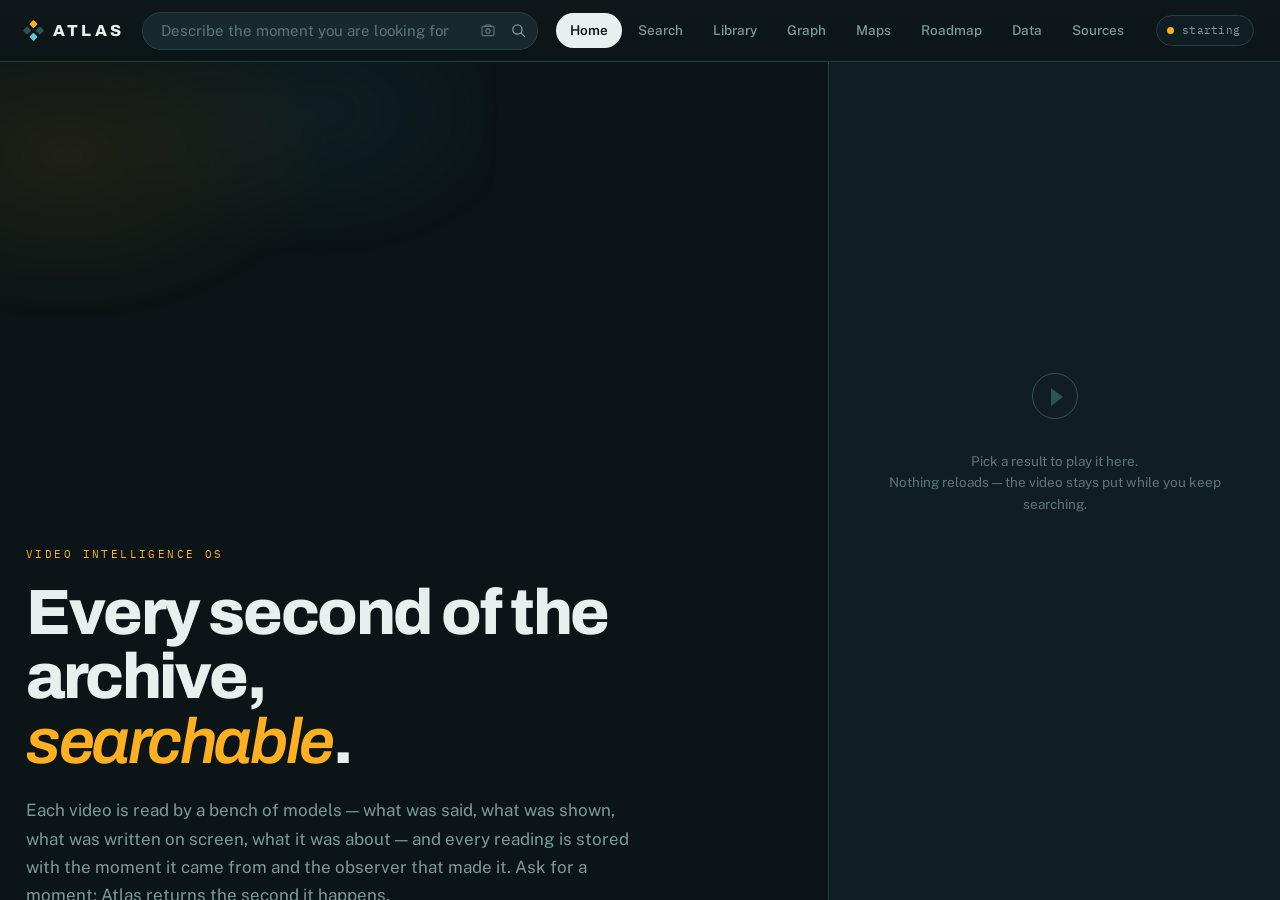
==== commit 34260b4e: "Every vector the plane ever made was thrown away at Atlas's door `_OPAQUE = ^[A-Za-z0-9+/=]{256,}$` " ====
--- a/atlas/web/index.html
+++ b/atlas/web/index.html
@@ -13,6 +13,62 @@
      correctly under both. atlas.js reads its own resolved src to find the same
      prefix for API calls. -->
 <link rel="stylesheet" href="atlas.css">
+
+<!-- ═══ THE WATCHDOG ══════════════════════════════════════════════════════
+     Three failures used to look identical from the outside: the script did not
+     compile, the script never arrived, and the server is still booting. All
+     three left the pill below reading "starting" forever, with no console line
+     and nothing to act on — a duplicate top-level `const` in atlas.js cost a
+     whole session that way, because a classic script that fails to compile
+     never runs, not even its own error handler.
+
+     So the reporting lives *here*, in the one place that is already parsed
+     before atlas.js is. It uses the same DOM contract `fault()` uses in
+     atlas.js, and hands over the moment atlas.js proves it is alive. -->
+<script>
+(function () {
+  'use strict';
+  var said = false;
+  function paint(msg) {
+    if (said) return;                       // the first cause is the useful one
+    said = true;
+    try {
+      var dot = document.querySelector('.pulse-dot');
+      var text = document.querySelector('.pulse-text');
+      var pill = document.getElementById('pulse');
+      if (dot) dot.dataset.state = 'error';
+      if (text) text.textContent = 'interface fault — see console';
+      if (pill) pill.title = String(msg || '').slice(0, 300);
+    } catch (e) { /* the body is not parsed yet; the console line still lands */ }
+    try { console.error('[atlas:boot]', msg); } catch (e) {}
+  }
+  window.__atlasFault = paint;
+
+  // Capture phase, so a compile error in a <script> below this one is seen. A
+  // parse failure arrives as an error event on window with no useful message in
+  // some engines, hence the fallback wording.
+  window.addEventListener('error', function (ev) {
+    if (window.__atlasLive) return;         // atlas.js owns its own errors now
+    var where = ((ev && ev.filename) || '').split('/').pop();
+    if (ev && ev.target && ev.target.tagName === 'SCRIPT' && !ev.message) {
+      paint('atlas.js did not load — ' + (ev.target.src || 'no src'));
+      return;
+    }
+    paint(((ev && ev.message) || 'script error') +
+          (where ? ' (' + where + ':' + ((ev && ev.lineno) || '?') + ')' : ''));
+  }, true);
+
+  // And the silent case: no error event at all, just a file that never became
+  // live. Long enough that a slow tunnel is not accused of being a fault.
+  window.addEventListener('load', function () {
+    setTimeout(function () {
+      if (!window.__atlasLive)
+        paint('atlas.js loaded but did not run — check the console for a ' +
+              'SyntaxError above this line');
+    }, 6000);
+  });
+})();
+</script>
 </head>
 <body>
 
@@ -30,6 +86,15 @@
     <input id="q" name="q" type="search" spellcheck="false"
            placeholder="Describe the moment you are looking for"
            aria-describedby="finder-hint">
+    <!-- Image search. The file input is hidden because a bare "Choose file"
+         control says nothing about what it does; the button explains it and
+         dropping an image anywhere on the page does the same thing. -->
+    <input id="qImage" type="file" accept="image/*" hidden>
+    <button type="button" class="finder-img" id="qImageBtn"
+            title="Search by image — drop a screenshot anywhere"
+            aria-label="Search by image">
+      <svg viewBox="0 0 24 24" aria-hidden="true"><rect x="3" y="5" width="18" height="14" rx="2"/><circle cx="12" cy="12" r="3.2"/><path d="M7.5 5 9 3h6l1.5 2"/></svg>
+    </button>
     <button type="submit" class="finder-go" aria-label="Search">
       <svg viewBox="0 0 24 24" aria-hidden="true"><circle cx="10.5" cy="10.5" r="6.5"/><path d="M15.5 15.5 21 21"/></svg>
     </button>
@@ -185,7 +250,10 @@
                allowed in. The evidence-type chips above stay where they are:
                they narrow which passages count as a match, which is a different
                question from which videos survive. -->
-          <div class="results-controls">
+          <!-- Hidden as a block during image search: every control in it governs
+               a list of videos ordered by text relevance, and a list of frames
+               has neither. -->
+          <div class="results-controls" id="resultsControls">
             <div class="rc-views" role="group" aria-label="Result layout">
               <button class="rc-view on" data-view="list" title="One result per row, with its matching passages">rows</button>
               <button class="rc-view" data-view="grid" title="Thumbnail grid — hover any tile to watch its moment">grid</button>
@@ -545,6 +613,11 @@
         <span class="pnav-gap"></span>
         <button class="pnav pnav-quiet" id="momLoop" aria-pressed="false"
                 title="Loop the moment you are on (o)">loop</button>
+        <!-- Reverse frame search from the playhead. This one needs no model:
+             the frame's embedding is already in the database, so it answers
+             from a matrix in memory. -->
+        <button class="pnav pnav-quiet" id="momLike"
+                title="Find frames across the archive that look like this one">looks like ›</button>
       </div>
 
       <div class="ribbon-block">
@@ -582,8 +655,20 @@
   <div class="cs-body" id="cellBody"></div>
 </aside>
 
+<!-- Drag an image anywhere on the page to search the archive's frames for it.
+     A full-window target rather than a small one on the search bar: a drop is a
+     gesture at the whole application, and a 40-pixel target for it is a way of
+     hiding the feature. -->
+<div class="dropveil" id="dropVeil" hidden aria-hidden="true">
+  <div class="dropveil-card">
+    <svg viewBox="0 0 24 24" aria-hidden="true"><rect x="3" y="5" width="18" height="14" rx="2"/><circle cx="12" cy="12" r="3.2"/><path d="M7.5 5 9 3h6l1.5 2"/></svg>
+    <b>Drop an image</b>
+    <span>Every frame in the archive is searched for what it looks like</span>
+  </div>
+</div>
+
 <div class="toast" id="toast" hidden></div>
-<script src="atlas.js"></script>
+<script src="atlas.js" onerror="window.__atlasFault &amp;&amp; window.__atlasFault('atlas.js could not be fetched — the interface has no code to run')"></script>
 <script src="/sitemap.js" defer></script>
 </body>
 </html>
--- a/atlas/web/atlas.css
+++ b/atlas/web/atlas.css
@@ -117,17 +117,32 @@
   background:var(--ink-3);
   border:1px solid var(--line);
   border-radius:99px;
-  padding:0 42px 0 18px;
+  padding:0 74px 0 18px;
   transition:border-color .16s var(--ease), background .16s var(--ease);
 }
 .finder input::placeholder{ color:var(--dim); }
 .finder input:focus{ outline:none; border-color:var(--line-2); background:var(--ink-4); }
-.finder input:focus + .finder-go svg{ stroke:var(--signal); }
+/* `~`, not `+`: the hidden file input sits between the field and the buttons. */
+.finder input:focus ~ .finder-go svg{ stroke:var(--signal); }
 .finder-go{
   position:absolute; right:6px; top:5px; width:28px; height:28px;
   display:grid; place-items:center; border-radius:50%;
 }
 .finder-go svg{ width:17px; height:17px; fill:none; stroke:var(--muted); stroke-width:1.9; stroke-linecap:round; }
+/* Image search lives in the search bar because it is a search, not a tool in a
+   menu somewhere. Dimmer than the magnifier: it is the second thing you reach
+   for, and the amber on hover is the promise that it does something. */
+.finder-img{
+  position:absolute; right:36px; top:5px; width:28px; height:28px;
+  display:grid; place-items:center; border-radius:50%;
+}
+.finder-img svg{
+  width:16px; height:16px; fill:none; stroke:var(--dim); stroke-width:1.7;
+  stroke-linecap:round; stroke-linejoin:round;
+  transition:stroke .16s var(--ease);
+}
+.finder-img:hover{ background:var(--ink-4); }
+.finder-img:hover svg{ stroke:var(--signal); }
 
 .suggest{
   position:absolute; top:44px; left:0; right:0; z-index:60;
@@ -538,6 +553,65 @@
 .cards[data-view="grid"] .card-hits .hit:nth-child(n+2){ display:none; }
 .cards[data-view="grid"] .card-more{ display:none; }
 
+/* ── image-search results ────────────────────────────────────────────────
+   A frame hit is not a video card with less in it. It has no title, no
+   creator and no matching passage — only a picture, where it is, and how
+   close it came. So the picture is the whole tile and everything else is one
+   line under it, and the grid runs denser than the video grid because the
+   comparison being made is between images. */
+.cards[data-view="frames"]{
+  display:grid; gap:10px;
+  grid-template-columns:repeat(auto-fill,minmax(168px,1fr));
+}
+.vhit{
+  position:relative; cursor:pointer; border-radius:var(--r);
+  display:flex; flex-direction:column; gap:6px;
+}
+.vhit-shot{
+  position:relative; aspect-ratio:16/9; border-radius:var(--r);
+  overflow:hidden; background:var(--ink-4);
+  border:1px solid transparent;
+  transition:border-color .15s var(--ease), transform .15s var(--ease);
+}
+.vhit-shot img{ width:100%; height:100%; object-fit:cover; display:block; }
+.vhit-shot .noshot{
+  position:absolute; inset:0; display:grid; place-items:center; padding:4px;
+  font-family:var(--mono); font-size:9px; color:var(--dim); text-align:center;
+  overflow:hidden;
+}
+.vhit:hover .vhit-shot{ border-color:var(--line-2); transform:translateY(-2px); }
+.vhit:focus-visible{ outline:none; }
+.vhit:focus-visible .vhit-shot{ border-color:var(--signal); }
+.vhit-rank{
+  position:absolute; top:6px; left:6px; z-index:2;
+  font-family:var(--mono); font-size:10px; padding:2px 5px; border-radius:3px;
+  background:rgba(4,10,11,.8); color:var(--muted);
+}
+.vhit-line{
+  display:flex; align-items:baseline; gap:8px;
+  font-family:var(--mono); font-size:10.5px; color:var(--muted);
+}
+/* The score is the reason this tile is at this rank, so it is legible rather
+   than decorative — two hits at .81 and .62 are a different result set from
+   two at .81 and .80. */
+.vhit-line .score{ margin-left:auto; color:var(--dim); }
+.vhit-key{
+  font-family:var(--mono); font-size:9.5px; color:var(--dim);
+  white-space:nowrap; overflow:hidden; text-overflow:ellipsis;
+}
+/* Chaining is the whole point of reverse frame search — one hit becomes the
+   next query — so the control is on every tile, and quiet until wanted. */
+.vhit-more{
+  position:absolute; right:6px; top:6px; z-index:2; opacity:0;
+  font-family:var(--mono); font-size:9px; text-transform:uppercase;
+  letter-spacing:.06em; padding:3px 7px; border-radius:99px;
+  background:rgba(4,10,11,.85); border:1px solid var(--line-2); color:var(--muted);
+  transition:opacity .15s var(--ease), color .15s var(--ease);
+}
+.vhit:hover .vhit-more, .vhit-more:focus-visible{ opacity:1; }
+.vhit-more:hover{ color:var(--signal); border-color:var(--signal); }
+@media (hover:none){ .vhit-more{ opacity:1; } }
+
 .card{
   display:grid; grid-template-columns:20px 152px minmax(0,1fr);
   gap:16px; padding:14px; border-radius:var(--r-lg);
@@ -965,6 +1039,32 @@
   padding:9px 20px; font-size:13px; z-index:120;
   box-shadow:0 16px 40px rgba(0,0,0,.5);
 }
+
+/* ══ IMAGE DROP ══════════════════════════════════════════════════════════
+   The whole window is the target. A 40-pixel drop zone on the search bar is a
+   way of hiding a feature: a drag is a gesture at the application, and the
+   application should answer it. Nothing here is interactive, so it never
+   intercepts a click — it only appears while a file is over the page. */
+.dropveil{
+  position:fixed; inset:0; z-index:200; display:grid; place-items:center;
+  background:rgba(4,10,11,.78); backdrop-filter:blur(3px);
+  animation:veilIn .12s var(--ease);
+}
+.dropveil[hidden]{ display:none; }
+@keyframes veilIn{ from{ opacity:0 } to{ opacity:1 } }
+.dropveil-card{
+  padding:34px 46px; border-radius:var(--r-lg); text-align:center;
+  border:1.5px dashed var(--signal); background:var(--ink-2);
+  box-shadow:0 30px 80px rgba(0,0,0,.6);
+  display:flex; flex-direction:column; align-items:center; gap:10px;
+}
+.dropveil-card svg{
+  width:34px; height:34px; fill:none; stroke:var(--signal);
+  stroke-width:1.4; stroke-linecap:round; stroke-linejoin:round;
+}
+.dropveil-card b{ font-family:var(--display); font-size:19px; font-weight:600; }
+.dropveil-card span{ color:var(--muted); font-size:13px; max-width:34ch; line-height:1.5; }
+@media (prefers-reduced-motion:reduce){ .dropveil{ animation:none } }
 
 /* ══ CELL INSPECTOR ══════════════════════════════════════════════════════
    A value in a grid is a lookup nobody has done yet. This slab does it: what
